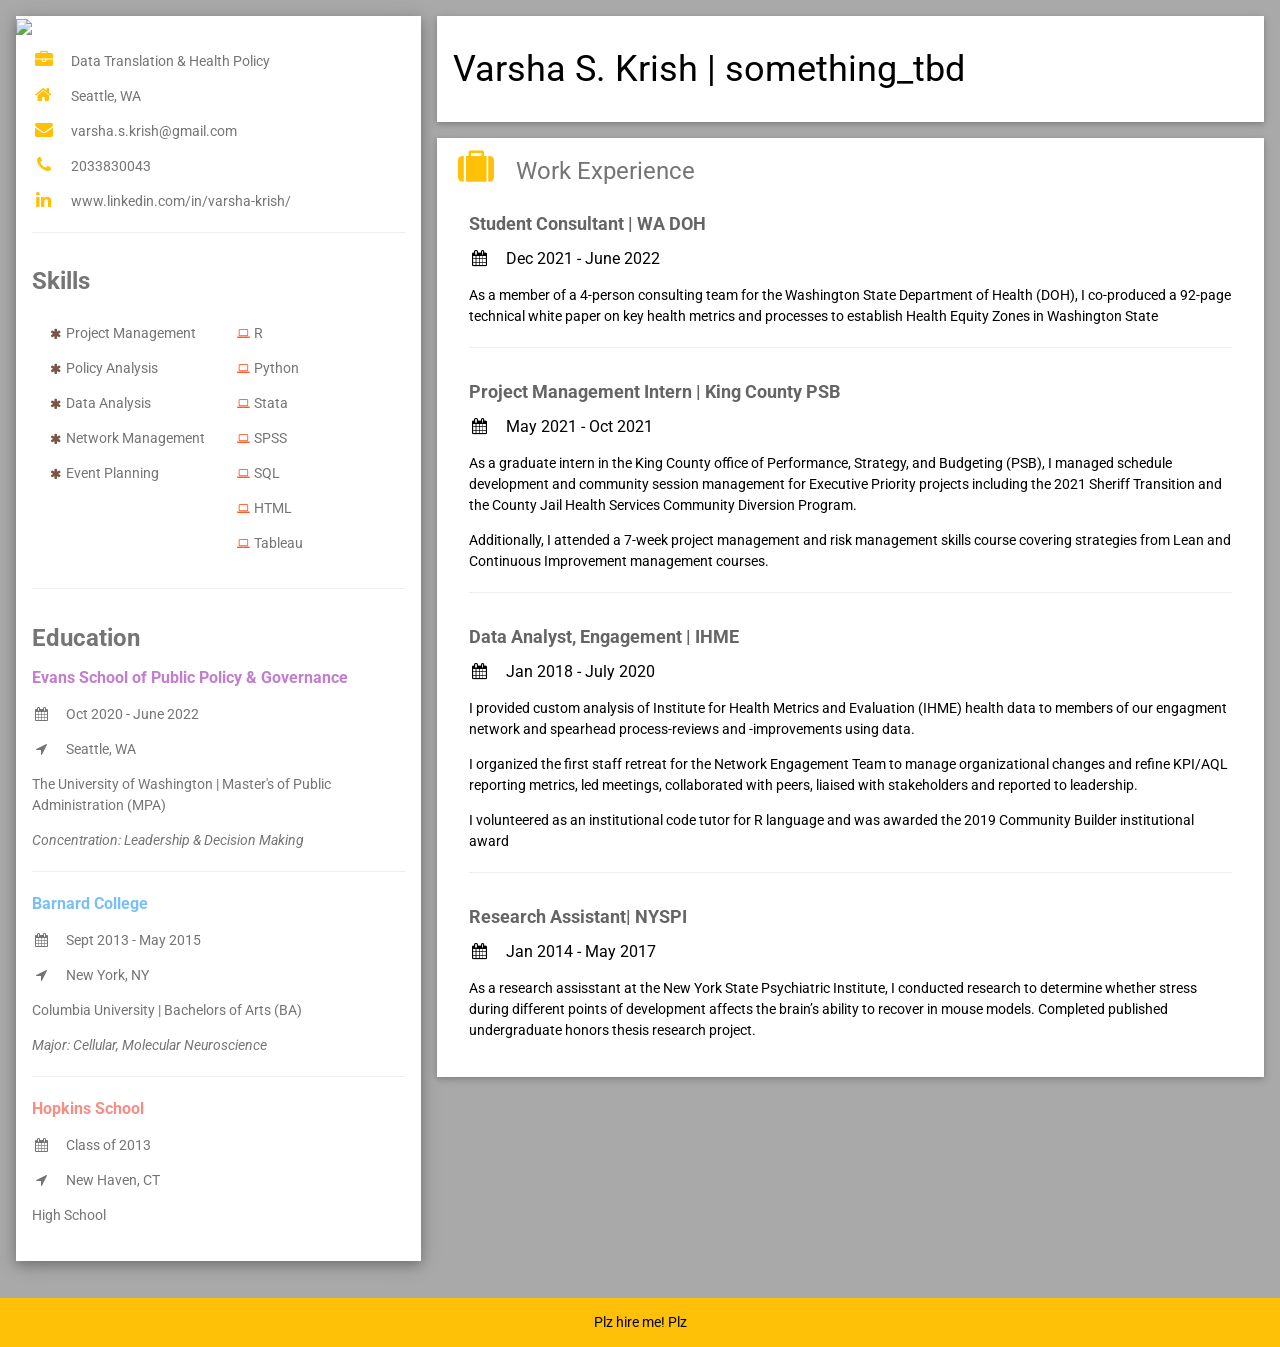
==== index.html @ 194dc66e "Moved edu to sidebar, color fixing" ====
<!DOCTYPE html>
<html>
<head>
<title>Varsha Krish</title>
<meta charset="UTF-8">
<meta name="viewport" content="width=device-width, initial-scale=1">
<link rel="stylesheet" href="css/w3.css">
<link rel='stylesheet' href='https://fonts.googleapis.com/css?family=Roboto'>
<link rel="stylesheet" href="https://cdnjs.cloudflare.com/ajax/libs/font-awesome/4.7.0/css/font-awesome.min.css">
<style>
html,body,h1,h2,h3,h4,h5,h6 {font-family: "Roboto", sans-serif}
</style>
</head>
<body style="background-color:darkgray;" class="w3-text-grey">


<!-- Page Container -->
<div class="w3-content w3-margin-top" style="max-width:1400px;">

  <!-- The Grid -->
  <div class="w3-row-padding">
  
    <!-- Left Column -->
    <div class="w3-third">
    
      <div class="w3-white w3-text-grey w3-card-4">
        <div class="w3-display-container">
          <img src="personal/headshot.jpg" style="width:100%">
        </div>
        <div class="w3-container">
          <p><i class="fa fa-briefcase fa-fw w3-margin-right w3-large w3-text-amber"></i>Data Translation & Health Policy</p>
          <p><i class="fa fa-home fa-fw w3-margin-right w3-large w3-text-amber"></i>Seattle, WA</p>
          <p><i class="fa fa-envelope fa-fw w3-margin-right w3-large w3-text-amber"></i>varsha.s.krish@gmail.com</p>
          <p><i class="fa fa-phone fa-fw w3-margin-right w3-large w3-text-amber"></i>2033830043</p>
          <p><i class="fa fa-linkedin fa-fw w3-margin-right w3-large w3-text-amber"></i>www.linkedin.com/in/varsha-krish/</p>
          <hr>

<!---          	<div style="float: left; width: 50%;">
          	<p class="w3-xxlarge"><b><i class="fa fa-asterisk fa-fw w3-margin-right w3-text-amber"></i>Skills</b></p>
          		<ul>
          		<li>Project Management</li>
          		<li>Policy Analysis</li>
          		<li>Data Analysis</li>
          		<li>Network Management</li>
          		<li>Event Planning</li>
          		</ul>
          	</div>
         
         <div style="float: right; width: 50%;">
          <p class="w3-large"><b><i class="fa fa-laptop fa-fw w3-margin-right w3-text-amber"></i>Code</b></p>
          <ul>
          	<li>R</li> 
          	<li>Python</li>
          	<li>SQL</li>
          	<li>Stata</li>
          	<li>SPSS</li>
          	<li>HTML</li>
          	<li>Tableau</li>
          </ul>
    	  </div>
		 <br>
    	</div>
--->

<!-- Skills Columns -->
<div style="float: left; width: 70%;">
<h3 class="w3-text-grey w3-padding-1"><b>Skills</b></h3>
</div>

<div class="w3-container">
	<div style="float: left; width: 55%;">
	<p><i class="fa fa-asterisk fa-fw w3-small w3-text-brown"></i>  Project Management</p>
	<p><i class="fa fa-asterisk fa-fw w3-small w3-text-brown"></i>  Policy Analysis</p>
	<p><i class="fa fa-asterisk fa-fw w3-small w3-text-brown"></i>  Data Analysis</p>
	<p><i class="fa fa-asterisk fa-fw w3-small w3-text-brown"></i>  Network Management</p>
	<p><i class="fa fa-asterisk fa-fw w3-small w3-text-brown"></i>  Event Planning</p>
</div>

	<div style="float: right; width: 45%;">
	<p><i class="fa fa-laptop fa-fw w3-small w3-text-deep-orange"></i>  R</p>
	<p><i class="fa fa-laptop fa-fw w3-small w3-text-deep-orange"></i>  Python</p>
	<p><i class="fa fa-laptop fa-fw w3-small w3-text-deep-orange"></i>  Stata</p>
	<p><i class="fa fa-laptop fa-fw w3-small w3-text-deep-orange"></i>  SPSS</p>
	<p><i class="fa fa-laptop fa-fw w3-small w3-text-deep-orange"></i>  SQL</p>
	<p><i class="fa fa-laptop fa-fw w3-small w3-text-deep-orange"></i>  HTML</p>
	<p><i class="fa fa-laptop fa-fw w3-small w3-text-deep-orange"></i>  Tableau</p>
</div>
</div>

<hr>

</div>

<!-- Education Section -->
<div class="w3-container">
   <h3 class="w3-text-grey w3-padding-1"><b>Education</b></h3>

      <h6 class="w3-opacity w3-text-purple"><b>Evans School of Public Policy & Governance</b></h6>
      <p><i class="w3-text-black"></i><i class="fa fa-calendar fa-fw w3-margin-right"></i>Oct 2020 - June 2022</p>
      <p><i class="w3-text-balck"></i><i class="fa fa-location-arrow fa-fw w3-margin-right"></i>Seattle, WA</p>
      <p>The University of Washington | Master's of Public Administration (MPA)</p>
      <p><i>Concentration: Leadership & Decision Making</i></p>
      <hr>

      <h6 class="w3-opacity w3-text-blue"><b>Barnard College</b></h6>
      <p><i class="w3-text-black"></i><i class="fa fa-calendar fa-fw w3-margin-right"></i>Sept 2013 - May 2015</p>
      <p><i class="w3-text-black"></i><i class="fa fa-location-arrow fa-fw w3-margin-right"></i>New York, NY</p>
      <p>Columbia University | Bachelors of Arts (BA)</p>
      <p><i>Major: Cellular, Molecular Neuroscience</i></p>
      <hr>

      <h6 class="w3-opacity w3-text-red"><b>Hopkins School</b></h6>
      <p><i class="w3-text-black"></i><i class="fa fa-calendar fa-fw w3-margin-right"></i>Class of 2013</p>
      <p><i class="w3-text-black"></i><i class="fa fa-location-arrow fa-fw w3-margin-right"></i>New Haven, CT</p>
      <p>High School</p><br>

  </div>

</div>

    <br>

    <!-- End Left Column -->
    </div>

    <!-- Right Column -->
    <div class="w3-twothird">
    
      <div class="w3-container w3-card w3-white w3-margin-bottom">
      	<h1 class="w3-text-black w3-padding-16">Varsha S. Krish | something_tbd</h1>
      </div>

		<div class="w3-container w3-card w3-white w3-margin-bottom">
        <h3 class="w3-text-grey w3-padding-4"><i class="fa fa-suitcase fa-fw w3-margin-right w3-xxlarge w3-text-amber"></i>Work Experience</h3>
        <div class="w3-container">
          <h5 class="w3-opacity"><b>Student Consultant | WA DOH</b></h5>
          <h6 class="w3-text-black"><i class="fa fa-calendar fa-fw w3-margin-right"></i>Dec 2021 - June 2022</h6>
          <p>As a member of a 4-person consulting team for the Washington State Department of Health (DOH), I co-produced a 92-page technical white paper on key health metrics and processes to establish Health Equity Zones in Washington State</p>
          <hr>
        </div>
        <div class="w3-container">
          <h5 class="w3-opacity"><b>Project Management Intern | King County PSB</b></h5>
          <h6 class="w3-text-black"><i class="fa fa-calendar fa-fw w3-margin-right"></i>May 2021 - Oct 2021</h6>
          <p>As a graduate intern in the King County office of Performance, Strategy, and Budgeting (PSB), I managed schedule development and community session management for Executive Priority projects including the 2021 Sheriff Transition and the County Jail Health Services Community Diversion Program.</p>
          <p>Additionally, I attended a 7-week project management and risk management skills course covering strategies from Lean and Continuous Improvement management courses.</p> 
          <hr>
        </div>
        <div class="w3-container">
          <h5 class="w3-opacity"><b>Data Analyst, Engagement | IHME</b></h5>
          <h6 class="w3-text-black"><i class="fa fa-calendar fa-fw w3-margin-right"></i>Jan 2018 - July 2020</h6>
          <p>I provided custom analysis of Institute for Health Metrics and Evaluation (IHME) health data to members of our engagment network and spearhead process-reviews and -improvements using data.</p> 
  		  <p>I organized the first staff retreat for the Network Engagement Team to manage organizational changes and refine KPI/AQL reporting metrics, led meetings, collaborated with peers, liaised with stakeholders and reported to leadership.</p>
          <p> I volunteered as an institutional code tutor for R language and was awarded the 2019 Community Builder institutional award </p>
           <hr>
        </div>
        <div class="w3-container">
          <h5 class="w3-opacity"><b>Research Assistant| NYSPI</b></h5>
          <h6 class="w3-text-black"><i class="fa fa-calendar fa-fw w3-margin-right"></i>Jan 2014 - May 2017</h6>
          <p>As a research assisstant at the New York State Psychiatric Institute, I conducted research to determine whether stress during different points of development affects the brain’s ability to recover in mouse models. Completed published undergraduate honors thesis research project.</p> <br>
        </div>
      </div>

    <!-- End Right Column -->
    </div>
    
  <!-- End Grid -->
  </div>
  
  <!-- End Page Container -->
</div>

<footer class="w3-container w3-amber w3-center w3-margin-top">
  <p>Plz hire me! Plz</p>
</footer>

</body>
</html>
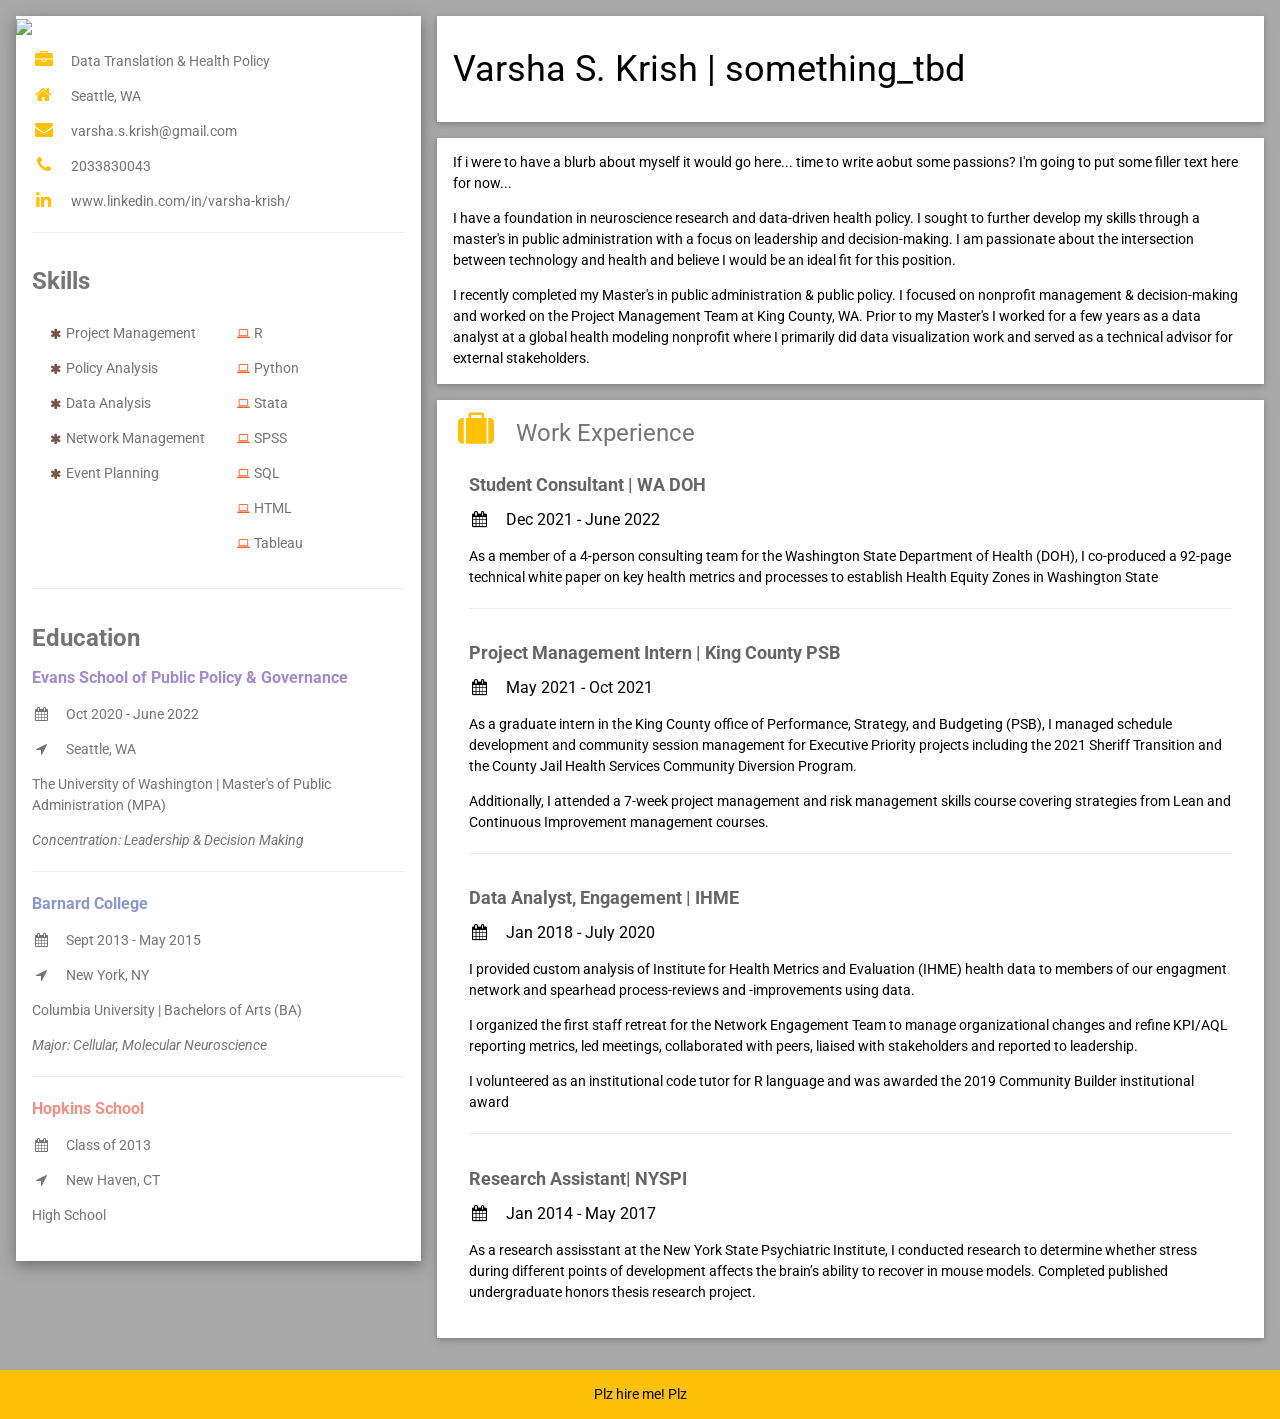
==== commit e45b35c4: "added bio block" ====
--- a/index.html
+++ b/index.html
@@ -95,14 +95,14 @@
 <div class="w3-container">
    <h3 class="w3-text-grey w3-padding-1"><b>Education</b></h3>
 
-      <h6 class="w3-opacity w3-text-purple"><b>Evans School of Public Policy & Governance</b></h6>
+      <h6 class="w3-opacity w3-text-deep-purple"><b>Evans School of Public Policy & Governance</b></h6>
       <p><i class="w3-text-black"></i><i class="fa fa-calendar fa-fw w3-margin-right"></i>Oct 2020 - June 2022</p>
       <p><i class="w3-text-balck"></i><i class="fa fa-location-arrow fa-fw w3-margin-right"></i>Seattle, WA</p>
       <p>The University of Washington | Master's of Public Administration (MPA)</p>
       <p><i>Concentration: Leadership & Decision Making</i></p>
       <hr>
 
-      <h6 class="w3-opacity w3-text-blue"><b>Barnard College</b></h6>
+      <h6 class="w3-opacity w3-text-indigo"><b>Barnard College</b></h6>
       <p><i class="w3-text-black"></i><i class="fa fa-calendar fa-fw w3-margin-right"></i>Sept 2013 - May 2015</p>
       <p><i class="w3-text-black"></i><i class="fa fa-location-arrow fa-fw w3-margin-right"></i>New York, NY</p>
       <p>Columbia University | Bachelors of Arts (BA)</p>
@@ -125,9 +125,17 @@
 
     <!-- Right Column -->
     <div class="w3-twothird">
+
     
       <div class="w3-container w3-card w3-white w3-margin-bottom">
       	<h1 class="w3-text-black w3-padding-16">Varsha S. Krish | something_tbd</h1>
+      </div>
+
+
+      <div class="w3-container w3-card w3-white w3-margin-bottom">
+     	 <p><i class="w3-text-black"></i>If i were to have a blurb about myself it would go here... time to write aobut some passions? I'm going to put some filler text here for now...</p>
+     	 <p><i class="w3-text-black"></i>I have a foundation in neuroscience research and data-driven health policy. I sought to further develop my skills through a master's in public administration with a focus on leadership and decision-making. I am passionate about the intersection between technology and health and believe I would be an ideal fit for this position. </p>
+     	 <p><i class="w3-text-black"></i>I recently completed my Master's in public administration & public policy. I focused on nonprofit management & decision-making and worked on the Project Management Team at King County, WA. Prior to my Master's I worked for a few years as a data analyst at a global health modeling nonprofit where I primarily did data visualization work and served as a technical advisor for external stakeholders. </p>
       </div>
 
 		<div class="w3-container w3-card w3-white w3-margin-bottom">
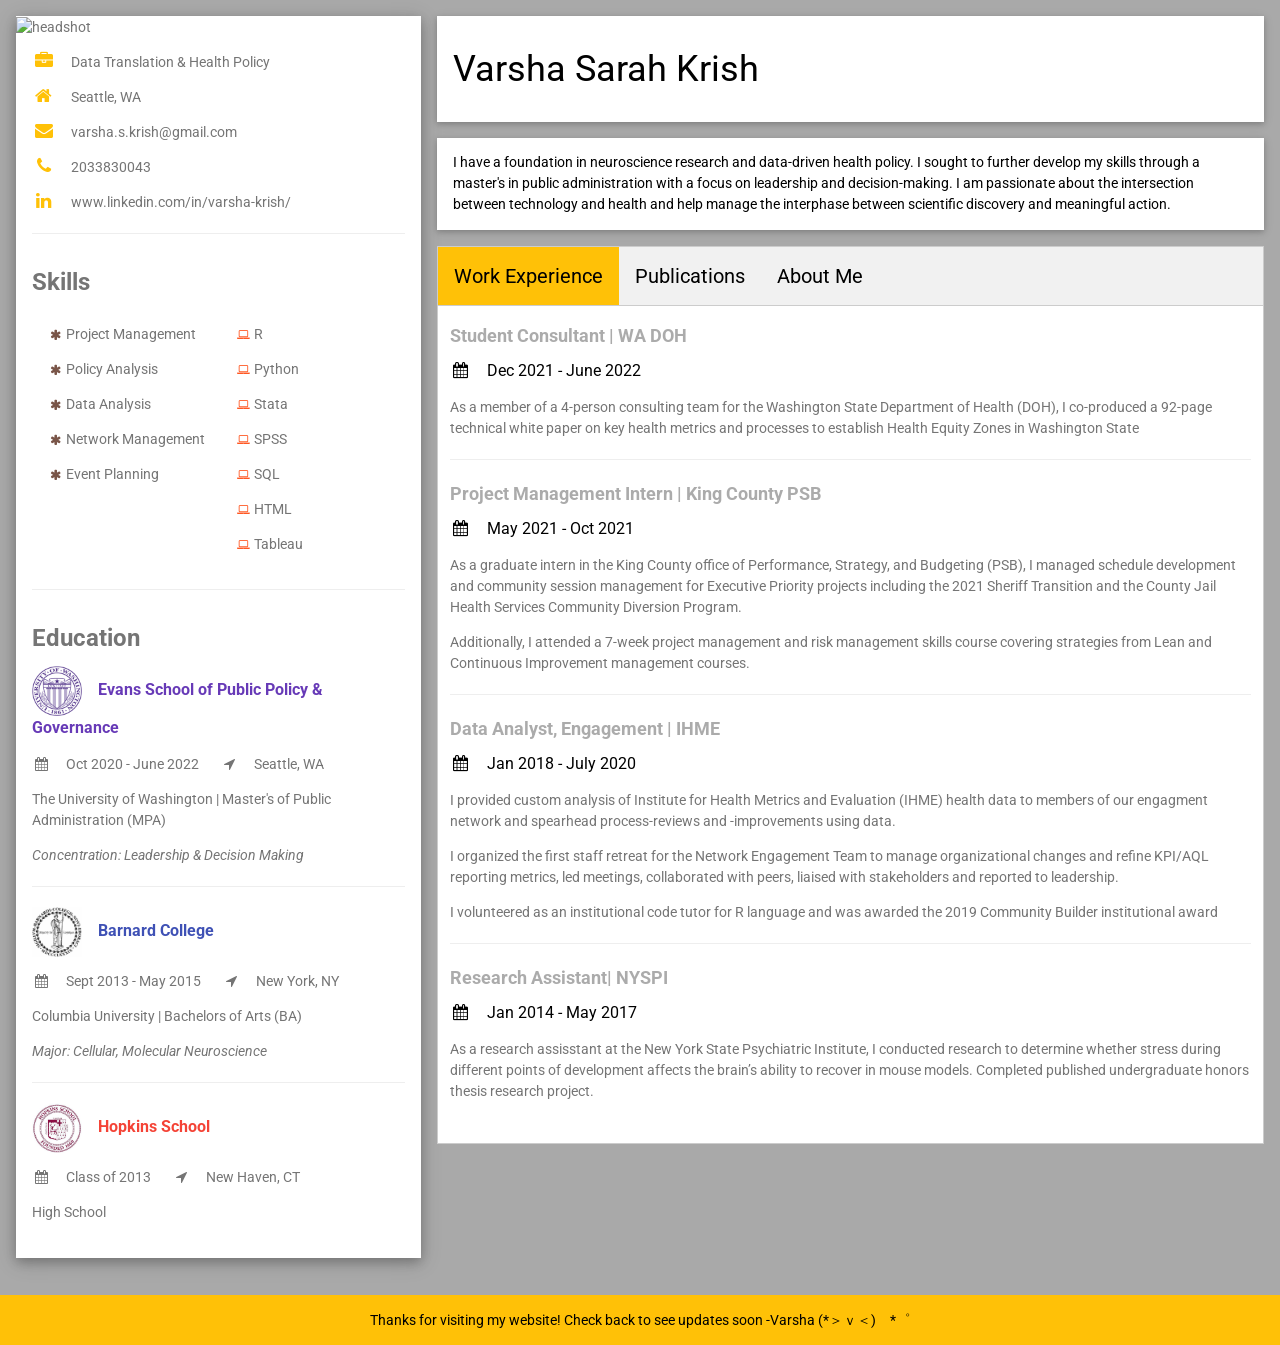
==== commit 5fe4f23f: "New tab formatting and publications added" ====
--- a/index.html
+++ b/index.html
@@ -9,6 +9,38 @@
 <link rel="stylesheet" href="https://cdnjs.cloudflare.com/ajax/libs/font-awesome/4.7.0/css/font-awesome.min.css">
 <style>
 html,body,h1,h2,h3,h4,h5,h6 {font-family: "Roboto", sans-serif}
+.tab {
+  overflow: hidden;
+  border: 1px solid #ccc;
+  background-color: #f1f1f1;
+}
+/* Style the buttons inside the tab */
+.tab button {
+  background-color: inherit;
+  float: left;
+  border: none;
+  outline: none;
+  cursor: pointer;
+  padding: 14px 16px;
+  transition: 0.3s;
+  font-size: 20px;
+}
+/* Change background color of buttons on hover */
+.tab button:hover {
+  background-color: #FEE19E;
+}
+/* Create an active/current "tab button" class */
+.tab button.active {
+  background-color: #ffc107;
+}
+/* Style the tab content */
+.tabcontent {
+  display: none;
+  padding: 6px 12px;
+  border: 1px solid #ccc;
+  background-color: #FFFFFF;
+  border-top: none;
+}
 </style>
 </head>
 <body style="background-color:darkgray;" class="w3-text-grey">
@@ -25,7 +57,7 @@
     
       <div class="w3-white w3-text-grey w3-card-4">
         <div class="w3-display-container">
-          <img src="personal/headshot.jpg" style="width:100%">
+          <img src="personal/headshot.jpg" alt="headshot" style="width:100%">
         </div>
         <div class="w3-container">
           <p><i class="fa fa-briefcase fa-fw w3-margin-right w3-large w3-text-amber"></i>Data Translation & Health Policy</p>
@@ -34,33 +66,6 @@
           <p><i class="fa fa-phone fa-fw w3-margin-right w3-large w3-text-amber"></i>2033830043</p>
           <p><i class="fa fa-linkedin fa-fw w3-margin-right w3-large w3-text-amber"></i>www.linkedin.com/in/varsha-krish/</p>
           <hr>
-
-<!---          	<div style="float: left; width: 50%;">
-          	<p class="w3-xxlarge"><b><i class="fa fa-asterisk fa-fw w3-margin-right w3-text-amber"></i>Skills</b></p>
-          		<ul>
-          		<li>Project Management</li>
-          		<li>Policy Analysis</li>
-          		<li>Data Analysis</li>
-          		<li>Network Management</li>
-          		<li>Event Planning</li>
-          		</ul>
-          	</div>
-         
-         <div style="float: right; width: 50%;">
-          <p class="w3-large"><b><i class="fa fa-laptop fa-fw w3-margin-right w3-text-amber"></i>Code</b></p>
-          <ul>
-          	<li>R</li> 
-          	<li>Python</li>
-          	<li>SQL</li>
-          	<li>Stata</li>
-          	<li>SPSS</li>
-          	<li>HTML</li>
-          	<li>Tableau</li>
-          </ul>
-    	  </div>
-		 <br>
-    	</div>
---->
 
 <!-- Skills Columns -->
 <div style="float: left; width: 70%;">
@@ -95,23 +100,29 @@
 <div class="w3-container">
    <h3 class="w3-text-grey w3-padding-1"><b>Education</b></h3>
 
-      <h6 class="w3-opacity w3-text-deep-purple"><b>Evans School of Public Policy & Governance</b></h6>
-      <p><i class="w3-text-black"></i><i class="fa fa-calendar fa-fw w3-margin-right"></i>Oct 2020 - June 2022</p>
-      <p><i class="w3-text-balck"></i><i class="fa fa-location-arrow fa-fw w3-margin-right"></i>Seattle, WA</p>
+   	<h6 class="w3-text-deep-purple"> 
+      <img src="personal/uw_seal.png" alt="UW Evans Seal" style="width:50px;height:50px;" style="float:left">
+      <b>&nbsp;&nbsp; Evans School of Public Policy & Governance</b></h6>
+      <p><i class="w3-text-black"></i><i class="fa fa-calendar fa-fw w3-margin-right"></i>Oct 2020 - June 2022 &nbsp;&nbsp;&nbsp;&nbsp;&nbsp; 
+      	<i class="fa fa-location-arrow fa-fw w3-margin-right"></i>Seattle, WA</p>
       <p>The University of Washington | Master's of Public Administration (MPA)</p>
       <p><i>Concentration: Leadership & Decision Making</i></p>
       <hr>
 
-      <h6 class="w3-opacity w3-text-indigo"><b>Barnard College</b></h6>
-      <p><i class="w3-text-black"></i><i class="fa fa-calendar fa-fw w3-margin-right"></i>Sept 2013 - May 2015</p>
-      <p><i class="w3-text-black"></i><i class="fa fa-location-arrow fa-fw w3-margin-right"></i>New York, NY</p>
+      <h6 class="w3-text-indigo">
+      <img src="personal/barnard_seal.svg" alt="UW Evans Seal" style="width:50px;height:50px;" style="float:left">
+      <b>&nbsp;&nbsp; Barnard College</b></h6>
+      <p><i class="w3-text-black"></i><i class="fa fa-calendar fa-fw w3-margin-right"></i>Sept 2013 - May 2015 &nbsp;&nbsp;&nbsp;&nbsp;&nbsp;
+      	<i class="fa fa-location-arrow fa-fw w3-margin-right"></i>New York, NY</p>
       <p>Columbia University | Bachelors of Arts (BA)</p>
       <p><i>Major: Cellular, Molecular Neuroscience</i></p>
       <hr>
 
-      <h6 class="w3-opacity w3-text-red"><b>Hopkins School</b></h6>
-      <p><i class="w3-text-black"></i><i class="fa fa-calendar fa-fw w3-margin-right"></i>Class of 2013</p>
-      <p><i class="w3-text-black"></i><i class="fa fa-location-arrow fa-fw w3-margin-right"></i>New Haven, CT</p>
+      <h6 class="w3-text-red">
+      <img src="personal/hopkins_seal.jpeg" alt="UW Evans Seal" style="width:50px;height:50px;" style="float:left">
+      <b>&nbsp;&nbsp; Hopkins School</b></h6>
+      <p><i class="w3-text-black"></i><i class="fa fa-calendar fa-fw w3-margin-right"></i>Class of 2013 &nbsp;&nbsp;&nbsp;&nbsp;&nbsp; 
+      	<i class="fa fa-location-arrow fa-fw w3-margin-right"></i>New Haven, CT</p>
       <p>High School</p><br>
 
   </div>
@@ -125,48 +136,87 @@
 
     <!-- Right Column -->
     <div class="w3-twothird">
-
     
-      <div class="w3-container w3-card w3-white w3-margin-bottom">
-      	<h1 class="w3-text-black w3-padding-16">Varsha S. Krish | something_tbd</h1>
-      </div>
-
-
-      <div class="w3-container w3-card w3-white w3-margin-bottom">
-     	 <p><i class="w3-text-black"></i>If i were to have a blurb about myself it would go here... time to write aobut some passions? I'm going to put some filler text here for now...</p>
-     	 <p><i class="w3-text-black"></i>I have a foundation in neuroscience research and data-driven health policy. I sought to further develop my skills through a master's in public administration with a focus on leadership and decision-making. I am passionate about the intersection between technology and health and believe I would be an ideal fit for this position. </p>
-     	 <p><i class="w3-text-black"></i>I recently completed my Master's in public administration & public policy. I focused on nonprofit management & decision-making and worked on the Project Management Team at King County, WA. Prior to my Master's I worked for a few years as a data analyst at a global health modeling nonprofit where I primarily did data visualization work and served as a technical advisor for external stakeholders. </p>
-      </div>
-
-		<div class="w3-container w3-card w3-white w3-margin-bottom">
-        <h3 class="w3-text-grey w3-padding-4"><i class="fa fa-suitcase fa-fw w3-margin-right w3-xxlarge w3-text-amber"></i>Work Experience</h3>
-        <div class="w3-container">
-          <h5 class="w3-opacity"><b>Student Consultant | WA DOH</b></h5>
+    <!-- big name header -->
+	  <div class="w3-container w3-card w3-white w3-margin-bottom">
+	  	<h1 class="w3-text-black w3-padding-16">Varsha Sarah Krish  </h1>
+	  </div>
+
+	<!-- short about-me blurb -->
+	  <div class="w3-container w3-card w3-white w3-margin-bottom">
+	 	 <p><i class="w3-text-black"></i>I have a foundation in neuroscience research and data-driven health policy. I sought to further develop my skills through a master's in public administration with a focus on leadership and decision-making. I am passionate about the intersection between technology and health and help manage the interphase between scientific discovery and meaningful action. </p>
+	 	</div>
+
+		<div class="tab">
+		  <button class="tablinks" onclick="openCity(event, 'Work Experience')" id="defaultOpen">Work Experience</button>
+		  <button class="tablinks" onclick="openCity(event, 'Publications')">Publications</button>
+		  <button class="tablinks" onclick="openCity(event, 'About Me')">About Me</button>
+		</div>
+
+		<div id="Work Experience" class="tabcontent">
+		  <h5 class="w3-opacity"><b>Student Consultant | WA DOH</b></h5>
           <h6 class="w3-text-black"><i class="fa fa-calendar fa-fw w3-margin-right"></i>Dec 2021 - June 2022</h6>
           <p>As a member of a 4-person consulting team for the Washington State Department of Health (DOH), I co-produced a 92-page technical white paper on key health metrics and processes to establish Health Equity Zones in Washington State</p>
           <hr>
-        </div>
-        <div class="w3-container">
           <h5 class="w3-opacity"><b>Project Management Intern | King County PSB</b></h5>
           <h6 class="w3-text-black"><i class="fa fa-calendar fa-fw w3-margin-right"></i>May 2021 - Oct 2021</h6>
           <p>As a graduate intern in the King County office of Performance, Strategy, and Budgeting (PSB), I managed schedule development and community session management for Executive Priority projects including the 2021 Sheriff Transition and the County Jail Health Services Community Diversion Program.</p>
           <p>Additionally, I attended a 7-week project management and risk management skills course covering strategies from Lean and Continuous Improvement management courses.</p> 
           <hr>
-        </div>
-        <div class="w3-container">
           <h5 class="w3-opacity"><b>Data Analyst, Engagement | IHME</b></h5>
           <h6 class="w3-text-black"><i class="fa fa-calendar fa-fw w3-margin-right"></i>Jan 2018 - July 2020</h6>
           <p>I provided custom analysis of Institute for Health Metrics and Evaluation (IHME) health data to members of our engagment network and spearhead process-reviews and -improvements using data.</p> 
   		  <p>I organized the first staff retreat for the Network Engagement Team to manage organizational changes and refine KPI/AQL reporting metrics, led meetings, collaborated with peers, liaised with stakeholders and reported to leadership.</p>
           <p> I volunteered as an institutional code tutor for R language and was awarded the 2019 Community Builder institutional award </p>
-           <hr>
-        </div>
-        <div class="w3-container">
+          <hr>
           <h5 class="w3-opacity"><b>Research Assistant| NYSPI</b></h5>
           <h6 class="w3-text-black"><i class="fa fa-calendar fa-fw w3-margin-right"></i>Jan 2014 - May 2017</h6>
           <p>As a research assisstant at the New York State Psychiatric Institute, I conducted research to determine whether stress during different points of development affects the brain’s ability to recover in mouse models. Completed published undergraduate honors thesis research project.</p> <br>
-        </div>
-      </div>
+		</div>
+
+		<div id="Publications" class="tabcontent">
+		  <h4>Peer-Reviewed Publications</h4>
+		  <p>-	Youssef M., <mark>Krish VS.</mark>, Kirshenbaum GS., Atsak P., Lass TJ., Lieberman SR., Leonardo ED., and Dranovsky A. “Ablation of proliferating neural stem cells during early life is sufficient to reduce adult hippocampal neurogenesis.” Hippocampus 28.8 (2018): 586-601</p>
+		  <p>-	Mokdad AH., Mensah GA., <mark>Krish VS.</mark>, Glenn SD., Miller-Petrie MK., Lopez AD., and Murray CJL. “Global, Regional, National, and Subnational Big Data to Inform Health Equity Research: Perspectives from the Global Burden of Disease Study 2017.” Ethn Dis 29.Supp1 (2019) 159-172</p>
+		  <p>-	Achoki T., Miller-Petrie MK., Glenn SD., <mark>[et al, including Krish, VS]</mark> “Health disparities across the counties of Kenya and implications for policy makers, 1990-2016: a systematic analysis for the Global Burden of Disease Study 2016.” Lancet Glob Health 7.1 (2019) e81-e95</p>
+		  <p>-	Soriano JB., Rojas-Rueda D., Alonso J., <mark>[et al, including Krish, VS]</mark> “The burden of disease in Spain: Results from the Global Burden of Disease 2016.” Med Clin (Barc) 151.5 (2018): 171-190</p>
+		  <p>-	India State-Level Disease Burden Initiative Air Pollution Collaborators. “The impact of air pollution on deaths, disease burden, and life expectancy across the states of India: the Global Burden of Disease Study 2017.” Lancet Planet Health 3.1 (2019) e26-e39</p>
+		  <p>-	India State-Level Disease Burden Initiative Malnutrition Collaborators. “The burden of child and maternal malnutrition and trends in its indicators in the states of India: the Global Burden of Disease Study 1990-2017.” Lancet Child Adolesc Health ePub ahead of print. doi: 10.1016/S2352-4642(19)30273-1</p>
+		  <p>-	Zhou M., Wang H., <mark>[et al, including Krish, VS]</mark> “Mortality, morbidity, and risk factors in China and its provinces, 1990-2017: a systematic analysis for the Global Burden of Disease Study 2017.” Lancet 394.10204 (2019) 1145-1158</p>
+		  <p>-	Naghavi M., and Global Burden of Disease Self-Harm Collaborators. “Global, regional, and national burden of suicide mortality 1990 to 2016: systematic analysis for the Global Burden of Disease Study 2016.” BMJ 364.194 (2019)</p>
+		  <p>-	India State-Level Disease Burden Initiative Mental Disorders Collaborators. “The burden of mental disorders across the states of India: the Global Burden of Disease Study 1990–2017” The Lancet Psychiatry 7.2 (2019) 148-161</p>
+		  <p>-	El Bcheraoui C,. Mimche H., Miangotar Y., <mark>[et al including Krish, VS]</mark> “Burden of disease in francophone Africa, 1990–2017: a systematic analysis for the Global Burden of Disease Study 2017” Lancet Glob Health 8.3 (2020) e341-351</p>
+		  <p>-	GBD 2017 Saudi Arabia Collaborators. “The burden of disease in Saudi Arabia 1990–2017: results from the Global Burden of Disease Study 2017” Lancet Planet Health 4.5 (2020) e195-e208</p>
+		  <p>-	India State-Level Disease Burden Initiative Child Mortality Collaborators. “Subnational mapping of under-5 and neonatal mortality trends in India: the Global Burden of Disease Study 2000–17” Lancet 395.10237 (2020) 1640-1658</p>
+
+		  <h4>Other Published Work:</h4> 
+		  <p> -	Bathke, K., Brumbaugh, M., Coleman H., & <mark>Krish, V</mark> (2022). Health Equity Zones: A Washington State Department of Health Initiative [White paper].</p>
+		  <p>- Krish, V. S. (2020, Jan 17) <a class="highlight" target="_blank" href="https://www.thinkglobalhealth.org/article/united-states-has-mommy-issues/">The United States Has Mommy Issues</a>. <p>
+		</div>
+
+		<div id="About Me" class="tabcontent">
+		  <h3>Other Stuff</h3>
+		  <p>Text placeholder</p>
+		</div>
+
+		<script>
+		function openCity(evt, cityName) {
+		  var i, tabcontent, tablinks;
+		  tabcontent = document.getElementsByClassName("tabcontent");
+		  for (i = 0; i < tabcontent.length; i++) {
+		    tabcontent[i].style.display = "none";
+		  }
+		  tablinks = document.getElementsByClassName("tablinks");
+		  for (i = 0; i < tablinks.length; i++) {
+		    tablinks[i].className = tablinks[i].className.replace(" active", "");
+		  }
+		  document.getElementById(cityName).style.display = "block";
+		  evt.currentTarget.className += " active";
+		}
+
+		// Get the element with id="defaultOpen" and click on it
+		document.getElementById("defaultOpen").click();
+		</script>
 
     <!-- End Right Column -->
     </div>
@@ -177,8 +227,9 @@
   <!-- End Page Container -->
 </div>
 
+
 <footer class="w3-container w3-amber w3-center w3-margin-top">
-  <p>Plz hire me! Plz</p>
+  <p>Thanks for visiting my website! Check back to see updates soon -Varsha (*＞ｖ＜)ゞ*゜</p>
 </footer>
 
 </body>
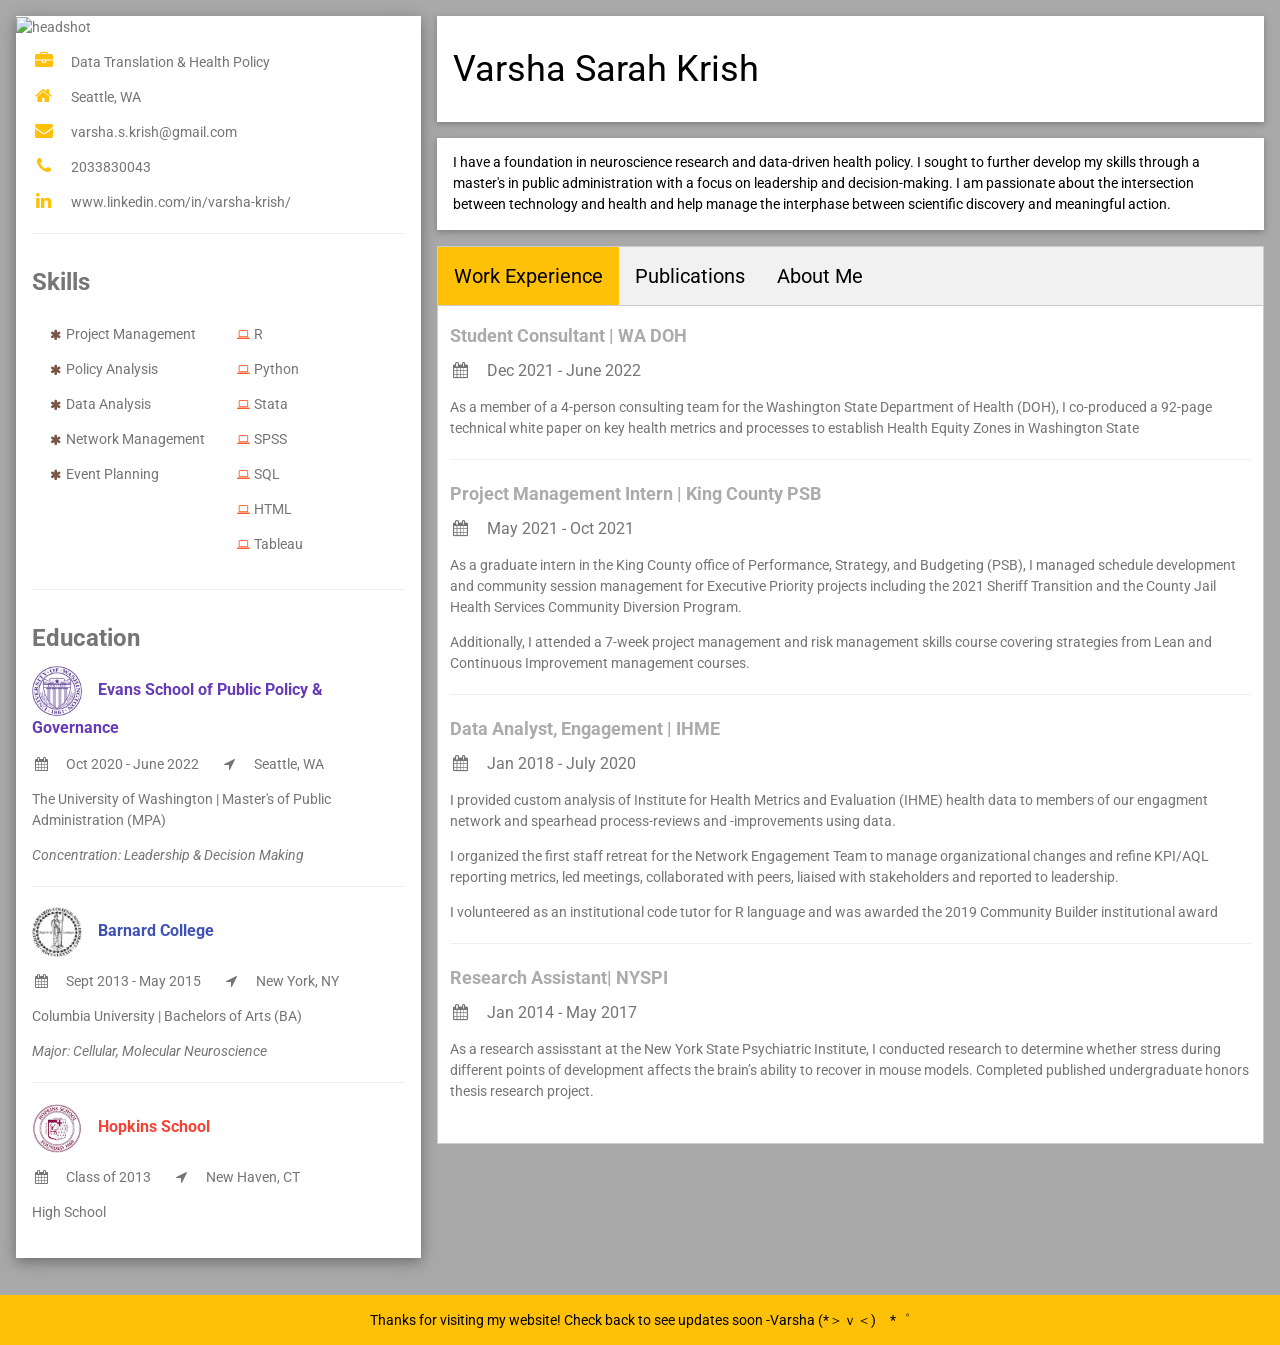
==== commit ce81bccc: "made work dates grey" ====
--- a/index.html
+++ b/index.html
@@ -155,22 +155,22 @@
 
 		<div id="Work Experience" class="tabcontent">
 		  <h5 class="w3-opacity"><b>Student Consultant | WA DOH</b></h5>
-          <h6 class="w3-text-black"><i class="fa fa-calendar fa-fw w3-margin-right"></i>Dec 2021 - June 2022</h6>
+          <h6><i class="fa fa-calendar fa-fw w3-margin-right"></i>Dec 2021 - June 2022</h6>
           <p>As a member of a 4-person consulting team for the Washington State Department of Health (DOH), I co-produced a 92-page technical white paper on key health metrics and processes to establish Health Equity Zones in Washington State</p>
           <hr>
           <h5 class="w3-opacity"><b>Project Management Intern | King County PSB</b></h5>
-          <h6 class="w3-text-black"><i class="fa fa-calendar fa-fw w3-margin-right"></i>May 2021 - Oct 2021</h6>
+          <h6><i class="fa fa-calendar fa-fw w3-margin-right"></i>May 2021 - Oct 2021</h6>
           <p>As a graduate intern in the King County office of Performance, Strategy, and Budgeting (PSB), I managed schedule development and community session management for Executive Priority projects including the 2021 Sheriff Transition and the County Jail Health Services Community Diversion Program.</p>
           <p>Additionally, I attended a 7-week project management and risk management skills course covering strategies from Lean and Continuous Improvement management courses.</p> 
           <hr>
           <h5 class="w3-opacity"><b>Data Analyst, Engagement | IHME</b></h5>
-          <h6 class="w3-text-black"><i class="fa fa-calendar fa-fw w3-margin-right"></i>Jan 2018 - July 2020</h6>
+          <h6><i class="fa fa-calendar fa-fw w3-margin-right"></i>Jan 2018 - July 2020</h6>
           <p>I provided custom analysis of Institute for Health Metrics and Evaluation (IHME) health data to members of our engagment network and spearhead process-reviews and -improvements using data.</p> 
   		  <p>I organized the first staff retreat for the Network Engagement Team to manage organizational changes and refine KPI/AQL reporting metrics, led meetings, collaborated with peers, liaised with stakeholders and reported to leadership.</p>
           <p> I volunteered as an institutional code tutor for R language and was awarded the 2019 Community Builder institutional award </p>
           <hr>
           <h5 class="w3-opacity"><b>Research Assistant| NYSPI</b></h5>
-          <h6 class="w3-text-black"><i class="fa fa-calendar fa-fw w3-margin-right"></i>Jan 2014 - May 2017</h6>
+          <h6><i class="fa fa-calendar fa-fw w3-margin-right"></i>Jan 2014 - May 2017</h6>
           <p>As a research assisstant at the New York State Psychiatric Institute, I conducted research to determine whether stress during different points of development affects the brain’s ability to recover in mouse models. Completed published undergraduate honors thesis research project.</p> <br>
 		</div>
 
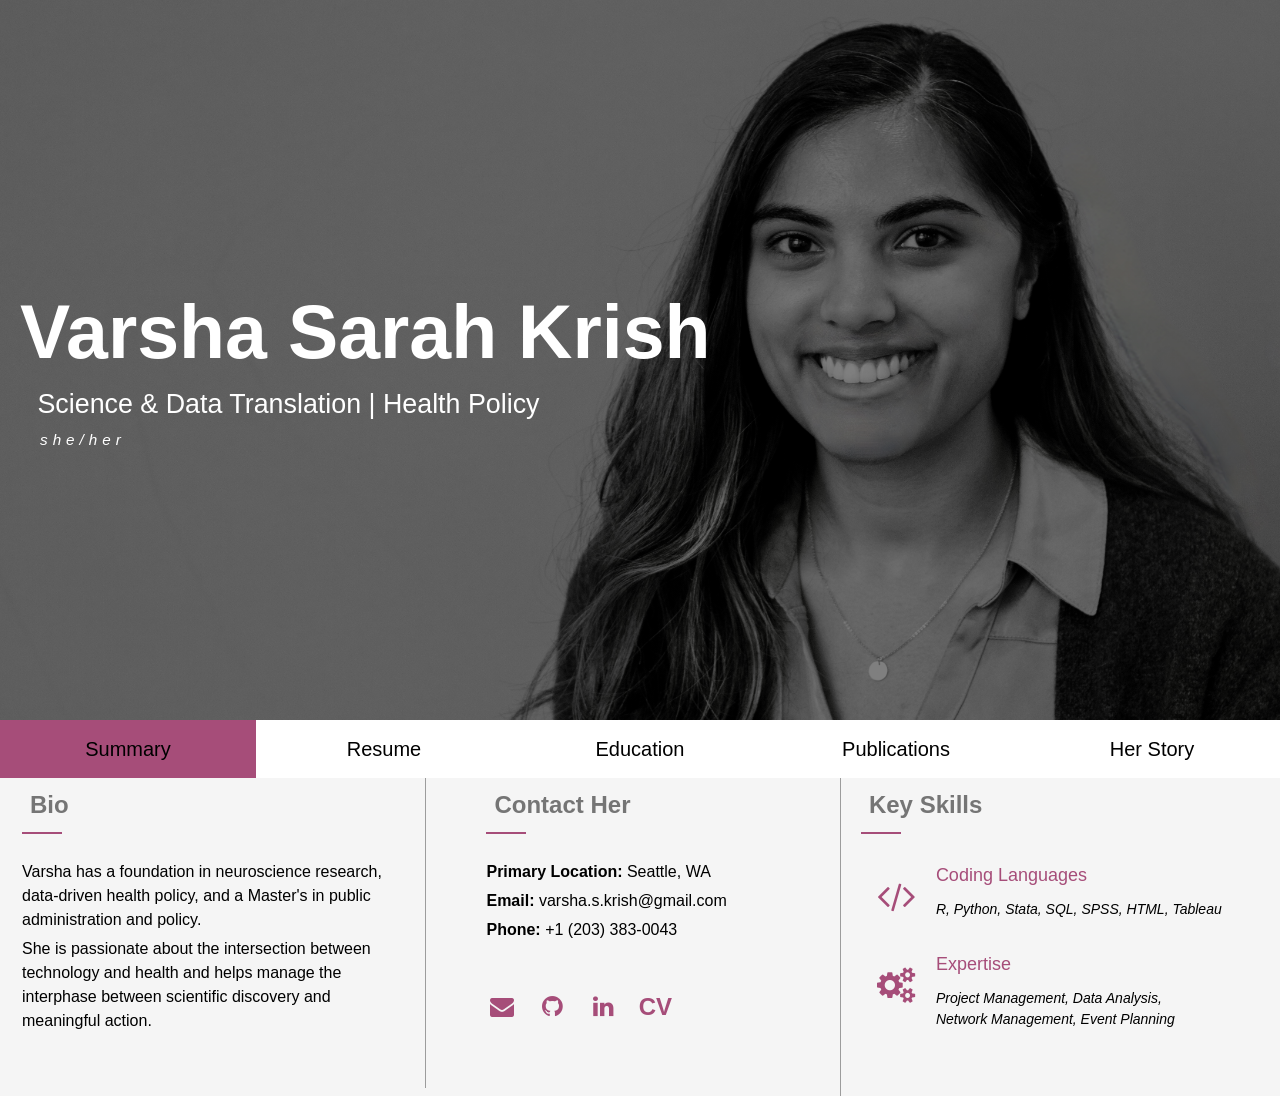
==== commit f348283f: "Full overhaul A full formatting change -- including a new header photo and full-page tabs" ====
--- a/index.html
+++ b/index.html
@@ -8,152 +8,150 @@
 <link rel='stylesheet' href='https://fonts.googleapis.com/css?family=Roboto'>
 <link rel="stylesheet" href="https://cdnjs.cloudflare.com/ajax/libs/font-awesome/4.7.0/css/font-awesome.min.css">
 <style>
-html,body,h1,h2,h3,h4,h5,h6 {font-family: "Roboto", sans-serif}
-.tab {
-  overflow: hidden;
-  border: 1px solid #ccc;
-  background-color: #f1f1f1;
-}
-/* Style the buttons inside the tab */
-.tab button {
-  background-color: inherit;
-  float: left;
-  border: none;
-  outline: none;
-  cursor: pointer;
-  padding: 14px 16px;
-  transition: 0.3s;
-  font-size: 20px;
-}
-/* Change background color of buttons on hover */
-.tab button:hover {
-  background-color: #FEE19E;
-}
-/* Create an active/current "tab button" class */
-.tab button.active {
-  background-color: #ffc107;
-}
-/* Style the tab content */
-.tabcontent {
-  display: none;
-  padding: 6px 12px;
-  border: 1px solid #ccc;
-  background-color: #FFFFFF;
-  border-top: none;
-}
+html,body,h1,h2,h3,h4,h5,h6 {font-family: "Century Gothic", sans-serif}
 </style>
 </head>
-<body style="background-color:darkgray;" class="w3-text-grey">
-
-
-<!-- Page Container -->
-<div class="w3-content w3-margin-top" style="max-width:1400px;">
-
-  <!-- The Grid -->
-  <div class="w3-row-padding">
-  
-    <!-- Left Column -->
-    <div class="w3-third">
-    
-      <div class="w3-white w3-text-grey w3-card-4">
-        <div class="w3-display-container">
-          <img src="personal/headshot.jpg" alt="headshot" style="width:100%">
+<body style="background-color:whitesmoke;" class="w3-text-black">
+
+
+<!-- Page Header -- Image with Name -->
+<header class="header">
+	<div class="w3-container">
+    <div class="header-content">
+      <h1 class="header-title">Varsha Sarah Krish</h1>
+      <h6 class="header-subtitle">&nbsp;Science & Data Translation | Health Policy</h6>
+			<h6 class="header-mono"><i>she/her</i></h6>
+		</div>
+	</div>
+</header>
+	
+<!-- Sticky nav bar attempt
+ <nav class="navbar sticky-top navbar-expand-lg navbar-light bg-white" data-spy="affix" data-offset-top="510">
+      <div class="container">
+          <button class="navbar-toggler ml-auto" type="button" data-toggle="collapse" data-target="#navbarSupportedContent" aria-controls="navbarSupportedContent" aria-expanded="false" aria-label="Toggle navigation">
+              <span class="navbar-toggler-icon"></span>
+          </button>
+          <div class="collapse mt-sm-20 navbar-collapse" id="navbarSupportedContent">
+              <ul class="navbar-nav mr-auto">
+                  <li class="nav-item">
+                      <a href="#home" class="nav-link">Personal Info</a>
+                  </li>
+                  <li class="nav-item">
+                      <a href="#experience" class="nav-link">Experience</a>
+                  </li>
+                  <li class="nav-item">
+                      <a href="#education" class="nav-link">Education</a>
+                  </li>
+              </ul>
+              <ul class="navbar-nav brand">
+                  <img src="personal/head_round.jpg" alt="" class="brand-img">
+                  <li class="brand-txt">
+                      <h5 class="brand-title">Varsha Krish</h5>
+                      <div class="brand-subtitle">Science Tranaslation & Policy</div>
+                  </li>
+              </ul>
+              <ul class="navbar-nav ml-auto">
+                  <li class="nav-item">
+                      <a href="#published" class="nav-link">Published Work</a>
+                  </li>
+                  <li class="nav-item">
+                      <a href="#aboutme" class="nav-link">About Me</a>
+                  </li>
+              </ul>
+          </div>
+      </div>
+  </nav>
+-->
+
+<!-- Tab Bar Attempt -->
+<div class="tab">
+		  <button class="tablink" onclick="openPage(event, 'Summary')" id="defaultOpen">Summary</button>
+		  <button class="tablink" onclick="openPage(event, 'Resume')">Resume</button>
+		  <button class="tablink" onclick="openPage(event, 'Education')">Education</button>
+		  <button class="tablink" onclick="openPage(event, 'Publications')">Publications</button>
+		  <button class="tablink" onclick="openPage(event, 'Her Story')">Her Story</button>
+	</div>
+
+<!-- Personal Info -->
+		<div id="Summary" class="tabcontent">
+			<div style="float: left; width: 33%;
+			padding-right: 20px;
+			padding-bottom: 50px;
+			padding-left:10px;
+			border-right: 1px solid #9C9C9C;">
+				<h4 class="w3-text-grey w3-padding-small"><b>Bio</b></h4> 
+				<span class="line mb-5"></span>
+				<br>
+				 <h6>Varsha has a foundation in neuroscience research, data-driven health policy, and a Master's in public administration and policy.</h6> 
+				 <h6>She is passionate about the intersection between technology and health and helps manage the interphase between scientific discovery and meaningful action. </h6>
+			 </div>
+
+			<div style="float: left; width: 33%;
+			padding-right: 20px;
+			padding-bottom: 50px;
+			padding-left:60px;
+			border-right: 1px solid #9C9C9C;">
+				<h4 class="w3-text-grey w3-padding-small"><b>Contact Her</b></h4> 
+				<span class="line mb-5"></span>
+				<br>
+				<h6><b>Primary Location:</b> Seattle, WA</h6>
+				<h6><b>Email:</b> varsha.s.krish@gmail.com</h6>
+				<h6><b>Phone:</b> +1 (203) 383-0043</h6>
+				<br>
+				<br>
+				<a style="text-decoration: none" href="mailto:varsha.s.krish@gmail.com" class="fa fa-envelope fa-fw w3-margin-right w3-xlarge w3-text-dark-pink"></a>
+		  	<a style="text-decoration: none" href="https://github.com/varshaskrish" class="fa fa-github fa-fw w3-margin-right w3-xlarge w3-text-dark-pink"></a>
+		  	<a style="text-decoration: none" href="https://www.linkedin.com/in/varsha-krish/" class="fa fa-linkedin fa-fw w3-margin-right w3-xlarge w3-text-dark-pink"></a>
+		  	<b><a style="text-decoration: none; font-size: 24px;" href="personal/VarshaKrishResume-18_detailed.pdf" class="icon w3-text-dark-pink" target="_blank" id="cv-link" title="Resume">CV</a></b>
+		  	<br>
+		  	<br>
+		  </div>
+
+		  <div style="float: left; width: 33%;
+			padding-right: 10px;
+			padding-bottom: 50px;
+			padding-left:20px;">
+				<h4 class="w3-text-grey w3-padding-small"><b>Key Skills</b></h4> 
+				<span class="line mb-5"></span>
+				<br>
+
+				<div class="skills-grid-container">
+					<div class="skills-grid-item sk-item1">
+						<br>
+						<i class="fa fa-code fa-fw w3-xxlarge w3-text-dark-pink"></i>
+				  </div>
+				  <div class="skills-grid-item sk-item2">
+				  	<h5 class="w3-text-dark-pink">Coding Languages</h5>
+				  </div>
+				  <div class="skills-grid-item sk-item3">
+				  	<i>R, Python, Stata, SQL, SPSS, HTML, Tableau</i>
+				  </div>  
+
+					<div class="skills-grid-item sk-item4">
+						<br>
+						<br>
+						<i class="fa fa-gears fa-fw w3-xxlarge w3-text-dark-pink"></i>
+				  </div>
+				  <div class="skills-grid-item sk-item5">
+				  	<br>
+				  	<h5 class="w3-text-dark-pink">Expertise</h5>
+				  </div>
+				  <div class="skills-grid-item sk-item6">
+				  	<i>Project Management, Data Analysis,</i><br>
+				  	<i>Network Management, Event Planning</i>
+				  </div>  
+				</div>
         </div>
-        <div class="w3-container">
-          <p><i class="fa fa-briefcase fa-fw w3-margin-right w3-large w3-text-amber"></i>Data Translation & Health Policy</p>
-          <p><i class="fa fa-home fa-fw w3-margin-right w3-large w3-text-amber"></i>Seattle, WA</p>
-          <p><i class="fa fa-envelope fa-fw w3-margin-right w3-large w3-text-amber"></i>varsha.s.krish@gmail.com</p>
-          <p><i class="fa fa-phone fa-fw w3-margin-right w3-large w3-text-amber"></i>2033830043</p>
-          <p><i class="fa fa-linkedin fa-fw w3-margin-right w3-large w3-text-amber"></i>www.linkedin.com/in/varsha-krish/</p>
-          <hr>
-
-<!-- Skills Columns -->
-<div style="float: left; width: 70%;">
-<h3 class="w3-text-grey w3-padding-1"><b>Skills</b></h3>
-</div>
-
-<div class="w3-container">
-	<div style="float: left; width: 55%;">
-	<p><i class="fa fa-asterisk fa-fw w3-small w3-text-brown"></i>  Project Management</p>
-	<p><i class="fa fa-asterisk fa-fw w3-small w3-text-brown"></i>  Policy Analysis</p>
-	<p><i class="fa fa-asterisk fa-fw w3-small w3-text-brown"></i>  Data Analysis</p>
-	<p><i class="fa fa-asterisk fa-fw w3-small w3-text-brown"></i>  Network Management</p>
-	<p><i class="fa fa-asterisk fa-fw w3-small w3-text-brown"></i>  Event Planning</p>
-</div>
-
-	<div style="float: right; width: 45%;">
-	<p><i class="fa fa-laptop fa-fw w3-small w3-text-deep-orange"></i>  R</p>
-	<p><i class="fa fa-laptop fa-fw w3-small w3-text-deep-orange"></i>  Python</p>
-	<p><i class="fa fa-laptop fa-fw w3-small w3-text-deep-orange"></i>  Stata</p>
-	<p><i class="fa fa-laptop fa-fw w3-small w3-text-deep-orange"></i>  SPSS</p>
-	<p><i class="fa fa-laptop fa-fw w3-small w3-text-deep-orange"></i>  SQL</p>
-	<p><i class="fa fa-laptop fa-fw w3-small w3-text-deep-orange"></i>  HTML</p>
-	<p><i class="fa fa-laptop fa-fw w3-small w3-text-deep-orange"></i>  Tableau</p>
-</div>
-</div>
-
-<hr>
-
-</div>
-
-<!-- Education Section -->
-<div class="w3-container">
-   <h3 class="w3-text-grey w3-padding-1"><b>Education</b></h3>
-
-   	<h6 class="w3-text-deep-purple"> 
-      <img src="personal/uw_seal.png" alt="UW Evans Seal" style="width:50px;height:50px;" style="float:left">
-      <b>&nbsp;&nbsp; Evans School of Public Policy & Governance</b></h6>
-      <p><i class="w3-text-black"></i><i class="fa fa-calendar fa-fw w3-margin-right"></i>Oct 2020 - June 2022 &nbsp;&nbsp;&nbsp;&nbsp;&nbsp; 
-      	<i class="fa fa-location-arrow fa-fw w3-margin-right"></i>Seattle, WA</p>
-      <p>The University of Washington | Master's of Public Administration (MPA)</p>
-      <p><i>Concentration: Leadership & Decision Making</i></p>
-      <hr>
-
-      <h6 class="w3-text-indigo">
-      <img src="personal/barnard_seal.svg" alt="UW Evans Seal" style="width:50px;height:50px;" style="float:left">
-      <b>&nbsp;&nbsp; Barnard College</b></h6>
-      <p><i class="w3-text-black"></i><i class="fa fa-calendar fa-fw w3-margin-right"></i>Sept 2013 - May 2015 &nbsp;&nbsp;&nbsp;&nbsp;&nbsp;
-      	<i class="fa fa-location-arrow fa-fw w3-margin-right"></i>New York, NY</p>
-      <p>Columbia University | Bachelors of Arts (BA)</p>
-      <p><i>Major: Cellular, Molecular Neuroscience</i></p>
-      <hr>
-
-      <h6 class="w3-text-red">
-      <img src="personal/hopkins_seal.jpeg" alt="UW Evans Seal" style="width:50px;height:50px;" style="float:left">
-      <b>&nbsp;&nbsp; Hopkins School</b></h6>
-      <p><i class="w3-text-black"></i><i class="fa fa-calendar fa-fw w3-margin-right"></i>Class of 2013 &nbsp;&nbsp;&nbsp;&nbsp;&nbsp; 
-      	<i class="fa fa-location-arrow fa-fw w3-margin-right"></i>New Haven, CT</p>
-      <p>High School</p><br>
-
-  </div>
-
-</div>
-
-    <br>
-
-    <!-- End Left Column -->
-    </div>
-
-    <!-- Right Column -->
-    <div class="w3-twothird">
-    
-    <!-- big name header -->
-	  <div class="w3-container w3-card w3-white w3-margin-bottom">
-	  	<h1 class="w3-text-black w3-padding-16">Varsha Sarah Krish  </h1>
-	  </div>
-
-	<!-- short about-me blurb -->
-	  <div class="w3-container w3-card w3-white w3-margin-bottom">
-	 	 <p><i class="w3-text-black"></i>I have a foundation in neuroscience research and data-driven health policy. I sought to further develop my skills through a master's in public administration with a focus on leadership and decision-making. I am passionate about the intersection between technology and health and help manage the interphase between scientific discovery and meaningful action. </p>
-	 	</div>
-
-		<div class="tab">
-		  <button class="tablinks" onclick="openCity(event, 'Work Experience')" id="defaultOpen">Work Experience</button>
-		  <button class="tablinks" onclick="openCity(event, 'Publications')">Publications</button>
-		  <button class="tablinks" onclick="openCity(event, 'About Me')">About Me</button>
-		</div>
-
-		<div id="Work Experience" class="tabcontent">
+
+		</div>
+
+	</div>
+
+<!-- Work History Block -->				
+		<div style="padding: 1% 2%;" id="Resume" class="tabcontent">
+			<h4 class="w3-text-grey w3-padding-small"><b>Her Work Experiences</b></h4>
+			<span class="line mb-5"></span>
+			<br>
 		  <h5 class="w3-opacity"><b>Student Consultant | WA DOH</b></h5>
           <h6><i class="fa fa-calendar fa-fw w3-margin-right"></i>Dec 2021 - June 2022</h6>
           <p>As a member of a 4-person consulting team for the Washington State Department of Health (DOH), I co-produced a 92-page technical white paper on key health metrics and processes to establish Health Equity Zones in Washington State</p>
@@ -166,16 +164,54 @@
           <h5 class="w3-opacity"><b>Data Analyst, Engagement | IHME</b></h5>
           <h6><i class="fa fa-calendar fa-fw w3-margin-right"></i>Jan 2018 - July 2020</h6>
           <p>I provided custom analysis of Institute for Health Metrics and Evaluation (IHME) health data to members of our engagment network and spearhead process-reviews and -improvements using data.</p> 
-  		  <p>I organized the first staff retreat for the Network Engagement Team to manage organizational changes and refine KPI/AQL reporting metrics, led meetings, collaborated with peers, liaised with stakeholders and reported to leadership.</p>
+  		  	<p>I organized the first staff retreat for the Network Engagement Team to manage organizational changes and refine KPI/AQL reporting metrics, led meetings, collaborated with peers, liaised with stakeholders and reported to leadership.</p>
           <p> I volunteered as an institutional code tutor for R language and was awarded the 2019 Community Builder institutional award </p>
           <hr>
-          <h5 class="w3-opacity"><b>Research Assistant| NYSPI</b></h5>
+          <h5 class="w3-opacity"><b>Research Assistant | NYSPI</b></h5>
           <h6><i class="fa fa-calendar fa-fw w3-margin-right"></i>Jan 2014 - May 2017</h6>
           <p>As a research assisstant at the New York State Psychiatric Institute, I conducted research to determine whether stress during different points of development affects the brain’s ability to recover in mouse models. Completed published undergraduate honors thesis research project.</p> <br>
 		</div>
 
-		<div id="Publications" class="tabcontent">
-		  <h4>Peer-Reviewed Publications</h4>
+<!-- Education History Block -->
+		<div style="padding: 1% 2%;" id="Education" class="tabcontent">
+			<h4 class="w3-text-grey"><b><i>Almae Materes</i></b></h4>
+			<span class="line mb-5"></span>
+			<br>
+			<h5 class="w3-text-grey"><b>Master's Degree</b></h5>
+
+   		  <h6 class="w3-text-deep-purple"> 
+	      <img src="personal/uw_seal.png" alt="UW Evans Seal" style="width:50px;height:50px;" style="float:left">
+	      &nbsp;&nbsp; Evans School of Public Policy & Governance</h6>
+	      <p><i class="w3-text-grey"></i><i class="fa fa-calendar fa-fw w3-margin-right"></i>Oct 2020 - June 2022 &nbsp;&nbsp;&nbsp;&nbsp;&nbsp; 
+	      	<i class="fa fa-location-arrow fa-fw w3-margin-right"></i>Seattle, WA</p>
+	      <p>The University of Washington | Master's of Public Administration (MPA)</p>
+	      <p><i>Concentration: Leadership & Decision Making</i></p>
+	      <hr>
+				
+				<h5 class="w3-text-grey"><b>Bachelor's Degree</b></h5>
+	      <h6 class="w3-text-indigo">
+	      <img src="personal/barnard_seal.svg" alt="UW Evans Seal" style="width:50px;height:50px;" style="float:left">
+	      &nbsp;&nbsp; Barnard College</h6>
+	      <p><i class="w3-text-grey"></i><i class="fa fa-calendar fa-fw w3-margin-right"></i>Sept 2013 - May 2015 &nbsp;&nbsp;&nbsp;&nbsp;&nbsp;
+	      	<i class="fa fa-location-arrow fa-fw w3-margin-right"></i>New York, NY</p>
+	      <p>Columbia University | Bachelors of Arts (BA)</p>
+	      <p><i>Major: Neuroscience & Behavior -- Cellular Molecular Methods</i></p>
+	      <hr>
+
+	      <h5 class="w3-text-grey"><b>High School Degree</b></h5>
+	      <h6 class="w3-text-red">
+	      <img src="personal/hopkins_seal.jpeg" alt="UW Evans Seal" style="width:50px;height:50px;" style="float:left">
+	      &nbsp;&nbsp; Hopkins School</h6>
+	      <p><i class="w3-text-grey"></i><i class="fa fa-calendar fa-fw w3-margin-right"></i>Class of 2013 &nbsp;&nbsp;&nbsp;&nbsp;&nbsp; 
+	      	<i class="fa fa-location-arrow fa-fw w3-margin-right"></i>New Haven, CT</p>
+	      <p>High School</p><br>
+  		</div>	
+
+<!-- Published Work Bibliography -->
+		<div style="padding: 1% 2%;" id="Publications" class="tabcontent">
+		  <h4 class="w3-text-grey"><b>Peer-Reviewed Publications</b></h4>
+		  <span class="line mb-5"></span>
+		  <br>
 		  <p>-	Youssef M., <mark>Krish VS.</mark>, Kirshenbaum GS., Atsak P., Lass TJ., Lieberman SR., Leonardo ED., and Dranovsky A. “Ablation of proliferating neural stem cells during early life is sufficient to reduce adult hippocampal neurogenesis.” Hippocampus 28.8 (2018): 586-601</p>
 		  <p>-	Mokdad AH., Mensah GA., <mark>Krish VS.</mark>, Glenn SD., Miller-Petrie MK., Lopez AD., and Murray CJL. “Global, Regional, National, and Subnational Big Data to Inform Health Equity Research: Perspectives from the Global Burden of Disease Study 2017.” Ethn Dis 29.Supp1 (2019) 159-172</p>
 		  <p>-	Achoki T., Miller-Petrie MK., Glenn SD., <mark>[et al, including Krish, VS]</mark> “Health disparities across the counties of Kenya and implications for policy makers, 1990-2016: a systematic analysis for the Global Burden of Disease Study 2016.” Lancet Glob Health 7.1 (2019) e81-e95</p>
@@ -188,27 +224,58 @@
 		  <p>-	El Bcheraoui C,. Mimche H., Miangotar Y., <mark>[et al including Krish, VS]</mark> “Burden of disease in francophone Africa, 1990–2017: a systematic analysis for the Global Burden of Disease Study 2017” Lancet Glob Health 8.3 (2020) e341-351</p>
 		  <p>-	GBD 2017 Saudi Arabia Collaborators. “The burden of disease in Saudi Arabia 1990–2017: results from the Global Burden of Disease Study 2017” Lancet Planet Health 4.5 (2020) e195-e208</p>
 		  <p>-	India State-Level Disease Burden Initiative Child Mortality Collaborators. “Subnational mapping of under-5 and neonatal mortality trends in India: the Global Burden of Disease Study 2000–17” Lancet 395.10237 (2020) 1640-1658</p>
-
-		  <h4>Other Published Work:</h4> 
+		  <hr>
+		  <h4 class="w3-text-grey"><b>Other Published Work:</b></h4> 
+		  <span class="line mb-5"></span>
+		  <br>
 		  <p> -	Bathke, K., Brumbaugh, M., Coleman H., & <mark>Krish, V</mark> (2022). Health Equity Zones: A Washington State Department of Health Initiative [White paper].</p>
-		  <p>- Krish, V. S. (2020, Jan 17) <a class="highlight" target="_blank" href="https://www.thinkglobalhealth.org/article/united-states-has-mommy-issues/">The United States Has Mommy Issues</a>. <p>
-		</div>
-
-		<div id="About Me" class="tabcontent">
-		  <h3>Other Stuff</h3>
-		  <p>Text placeholder</p>
-		</div>
+		  <p>- Krish, V. S. (2020, Jan 17) <a class="highlight" target="_blank" href="https://www.thinkglobalhealth.org/article/united-states-has-mommy-issues/">The United States Has Mommy Issues</a></p>
+		</div>
+
+<!-- More about me -->
+		<div style="padding: 1% 2%; background-color: whitesmoke;" id="Her Story" class="tabcontent">
+		  <h4 class="w3-text-grey"><b>What is Varsha's story?</b></h4>
+		  <span class="line mb-5"></span>
+  			
+  			<div style="float: left; width: 40%;
+  			padding-top: 50px;
+				padding-right: 10px;
+				padding-bottom: 20px;
+				padding-left:30px;">
+			<img src="personal/head_round.jpg" alt="fun_headshot" style="width:400px;height:400px;border-radius: 50%;" style="float:left">
+		</div>
+
+			<div style="float: left; width: 60%;
+			padding-right: 30px;
+			padding-bottom: 20px;
+			padding-left:10px;">
+		  <p>Varsha is deeply passionate about science translation and health policy. </p>
+		  <p>She earned her BA from Barnard College in Neuroscience and Behavior with a focus on cellular and molecular methods. Throughout her degree, she worked in an integrative neuroscience lab researching the effects of stress on neural development in mice models.</p>
+		  <p>She then moved from New York to Seattle to work at the Insitute for Health Metrics and Evaluation (IHME) as a data analyst on the Network Engagement Team where she served as a technical advisor for IHME's global network of collaborators to encourage the adoption of data-driven health policies.</p>
+		  <p>This prompted her to pursue her Master's in Public Administration from the Evans School at the University of Washington where she focused on decision-making and social enterprises. While in school she worked with the Project Management Team at King County helping guide a number of executive priorities forward. She put her new education and experience into practice at the Washington State Department of Health while working on the Health Equity Zone Initiative. </p>
+		  <p>Throughout all her experiences Varsha has shown a commitment to fostering the community she's in. At IHME she was awarded the 2019 Community Builder of the Year award, and at the Evans School, she served as a board chair for the Network of Womxn, Evans People of Color, and Race and Equity Summit Committee. </p>
+		  <p>Varsha currently lives in North Seattle with her partner Mat and their cuddly, but anxious, cat Kudu. In her free time, she enjoys anime, acrylic pour painting, and exploring new restaurants and wine bars around Seattle.</p>
+		</div>
+
+  <!-- End Grid -->
+  </div>
+
+  <!-- End Page Container -->
+</div>
+
+</body>
+
 
 		<script>
-		function openCity(evt, cityName) {
-		  var i, tabcontent, tablinks;
+		function openPage(evt, cityName) {
+		  var i, tabcontent, tablink;
 		  tabcontent = document.getElementsByClassName("tabcontent");
 		  for (i = 0; i < tabcontent.length; i++) {
 		    tabcontent[i].style.display = "none";
 		  }
-		  tablinks = document.getElementsByClassName("tablinks");
-		  for (i = 0; i < tablinks.length; i++) {
-		    tablinks[i].className = tablinks[i].className.replace(" active", "");
+		  tablink = document.getElementsByClassName("tablink");
+		  for (i = 0; i < tablink.length; i++) {
+		    tablink[i].className = tablink[i].className.replace(" active", "");
 		  }
 		  document.getElementById(cityName).style.display = "block";
 		  evt.currentTarget.className += " active";
@@ -218,19 +285,5 @@
 		document.getElementById("defaultOpen").click();
 		</script>
 
-    <!-- End Right Column -->
-    </div>
-    
-  <!-- End Grid -->
-  </div>
-  
-  <!-- End Page Container -->
-</div>
-
-
-<footer class="w3-container w3-amber w3-center w3-margin-top">
-  <p>Thanks for visiting my website! Check back to see updates soon -Varsha (*＞ｖ＜)ゞ*゜</p>
-</footer>
-
-</body>
+
 </html>
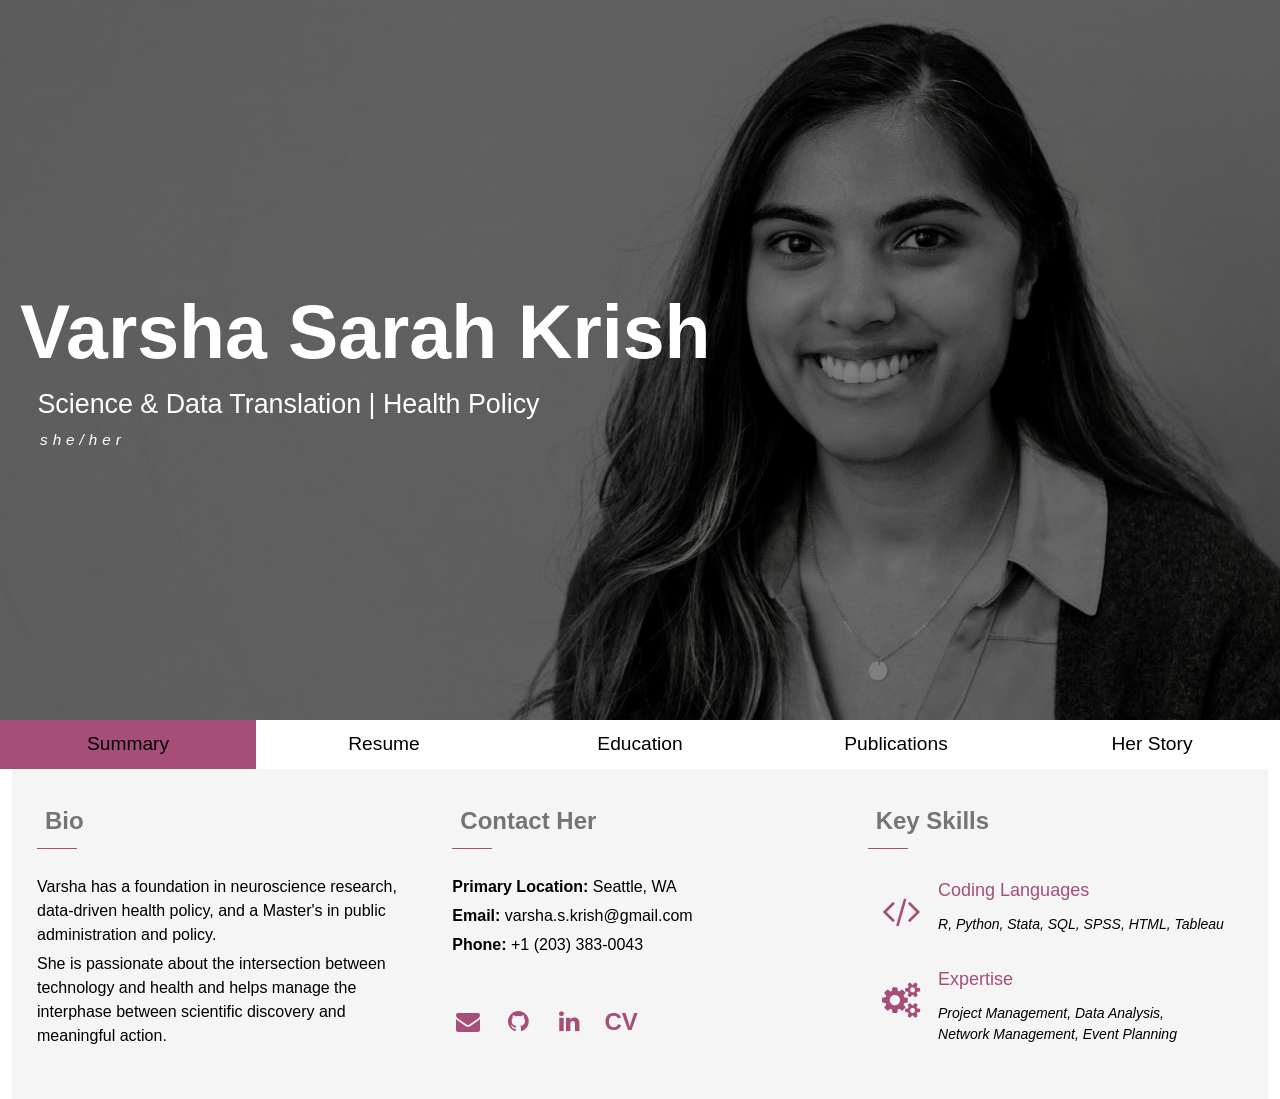
==== commit 564855be: "Mobile fixes" ====
--- a/index.html
+++ b/index.html
@@ -74,23 +74,18 @@
 
 <!-- Personal Info -->
 		<div id="Summary" class="tabcontent">
-			<div style="float: left; width: 33%;
-			padding-right: 20px;
-			padding-bottom: 50px;
-			padding-left:10px;
-			border-right: 1px solid #9C9C9C;">
+			<div class="about-box">
+
+				<div class="flex-about-left">
 				<h4 class="w3-text-grey w3-padding-small"><b>Bio</b></h4> 
 				<span class="line mb-5"></span>
 				<br>
 				 <h6>Varsha has a foundation in neuroscience research, data-driven health policy, and a Master's in public administration and policy.</h6> 
 				 <h6>She is passionate about the intersection between technology and health and helps manage the interphase between scientific discovery and meaningful action. </h6>
+				 <br>
 			 </div>
 
-			<div style="float: left; width: 33%;
-			padding-right: 20px;
-			padding-bottom: 50px;
-			padding-left:60px;
-			border-right: 1px solid #9C9C9C;">
+			<div class="flex-about-center">
 				<h4 class="w3-text-grey w3-padding-small"><b>Contact Her</b></h4> 
 				<span class="line mb-5"></span>
 				<br>
@@ -107,10 +102,7 @@
 		  	<br>
 		  </div>
 
-		  <div style="float: left; width: 33%;
-			padding-right: 10px;
-			padding-bottom: 50px;
-			padding-left:20px;">
+		  <div class="flex-about-right">
 				<h4 class="w3-text-grey w3-padding-small"><b>Key Skills</b></h4> 
 				<span class="line mb-5"></span>
 				<br>
@@ -141,7 +133,7 @@
 				  	<i>Network Management, Event Planning</i>
 				  </div>  
 				</div>
-        </div>
+       </div>
 
 		</div>
 
@@ -236,19 +228,13 @@
 		<div style="padding: 1% 2%; background-color: whitesmoke;" id="Her Story" class="tabcontent">
 		  <h4 class="w3-text-grey"><b>What is Varsha's story?</b></h4>
 		  <span class="line mb-5"></span>
-  			
-  			<div style="float: left; width: 40%;
-  			padding-top: 50px;
-				padding-right: 10px;
-				padding-bottom: 20px;
-				padding-left:30px;">
+  		
+  		<div class="about-box">
+  			<div class="flex-story-left">
 			<img src="personal/head_round.jpg" alt="fun_headshot" style="width:400px;height:400px;border-radius: 50%;" style="float:left">
 		</div>
 
-			<div style="float: left; width: 60%;
-			padding-right: 30px;
-			padding-bottom: 20px;
-			padding-left:10px;">
+			<div class="flex-story-right">
 		  <p>Varsha is deeply passionate about science translation and health policy. </p>
 		  <p>She earned her BA from Barnard College in Neuroscience and Behavior with a focus on cellular and molecular methods. Throughout her degree, she worked in an integrative neuroscience lab researching the effects of stress on neural development in mice models.</p>
 		  <p>She then moved from New York to Seattle to work at the Insitute for Health Metrics and Evaluation (IHME) as a data analyst on the Network Engagement Team where she served as a technical advisor for IHME's global network of collaborators to encourage the adoption of data-driven health policies.</p>
@@ -257,7 +243,6 @@
 		  <p>Varsha currently lives in North Seattle with her partner Mat and their cuddly, but anxious, cat Kudu. In her free time, she enjoys anime, acrylic pour painting, and exploring new restaurants and wine bars around Seattle.</p>
 		</div>
 
-  <!-- End Grid -->
   </div>
 
   <!-- End Page Container -->
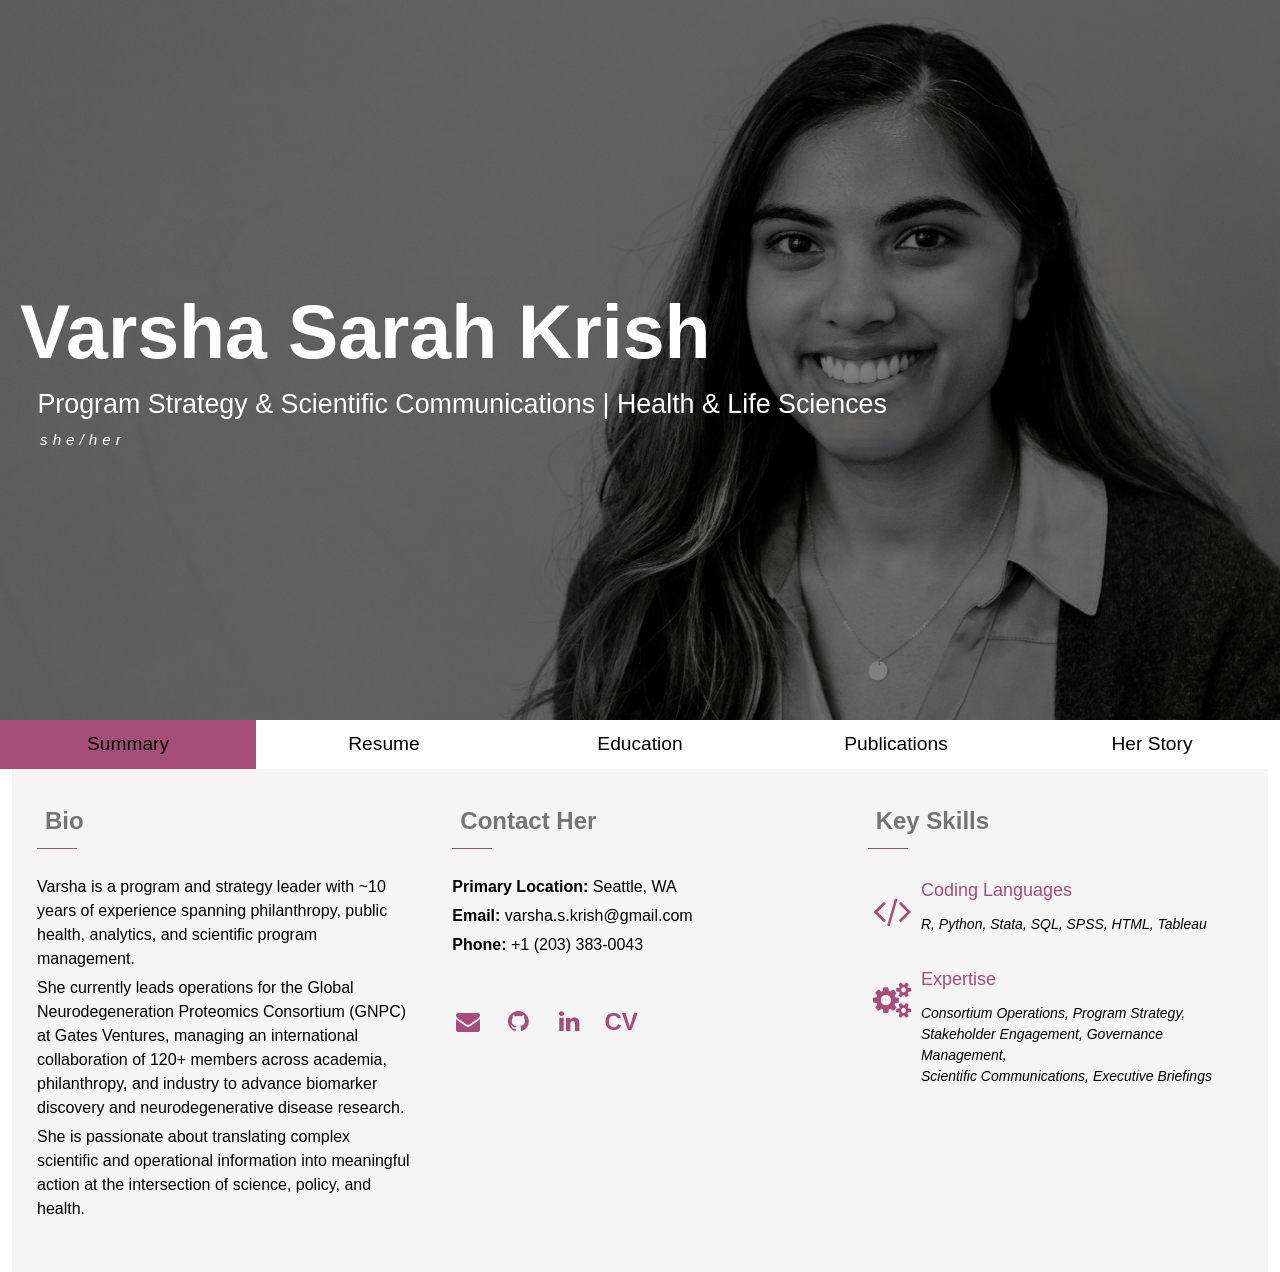
==== commit 1a74cc91: "adding wedding website" ====
--- a/index.html
+++ b/index.html
@@ -12,263 +12,235 @@
 </style>
 </head>
 <body style="background-color:whitesmoke;" class="w3-text-black">
-
-
 <!-- Page Header -- Image with Name -->
 <header class="header">
-	<div class="w3-container">
+  <div class="w3-container">
     <div class="header-content">
       <h1 class="header-title">Varsha Sarah Krish</h1>
-      <h6 class="header-subtitle">&nbsp;Science & Data Translation | Health Policy</h6>
-			<h6 class="header-mono"><i>she/her</i></h6>
-		</div>
-	</div>
+      <h6 class="header-subtitle">&nbsp;Program Strategy &amp; Scientific Communications | Health &amp; Life Sciences</h6>
+      <h6 class="header-mono"><i>she/her</i></h6>
+    </div>
+  </div>
 </header>
-	
-<!-- Sticky nav bar attempt
- <nav class="navbar sticky-top navbar-expand-lg navbar-light bg-white" data-spy="affix" data-offset-top="510">
-      <div class="container">
-          <button class="navbar-toggler ml-auto" type="button" data-toggle="collapse" data-target="#navbarSupportedContent" aria-controls="navbarSupportedContent" aria-expanded="false" aria-label="Toggle navigation">
-              <span class="navbar-toggler-icon"></span>
-          </button>
-          <div class="collapse mt-sm-20 navbar-collapse" id="navbarSupportedContent">
-              <ul class="navbar-nav mr-auto">
-                  <li class="nav-item">
-                      <a href="#home" class="nav-link">Personal Info</a>
-                  </li>
-                  <li class="nav-item">
-                      <a href="#experience" class="nav-link">Experience</a>
-                  </li>
-                  <li class="nav-item">
-                      <a href="#education" class="nav-link">Education</a>
-                  </li>
-              </ul>
-              <ul class="navbar-nav brand">
-                  <img src="personal/head_round.jpg" alt="" class="brand-img">
-                  <li class="brand-txt">
-                      <h5 class="brand-title">Varsha Krish</h5>
-                      <div class="brand-subtitle">Science Tranaslation & Policy</div>
-                  </li>
-              </ul>
-              <ul class="navbar-nav ml-auto">
-                  <li class="nav-item">
-                      <a href="#published" class="nav-link">Published Work</a>
-                  </li>
-                  <li class="nav-item">
-                      <a href="#aboutme" class="nav-link">About Me</a>
-                  </li>
-              </ul>
-          </div>
+
+<!-- Tab Bar -->
+<div class="tab">
+  <button class="tablink" onclick="openPage(event, 'Summary')" id="defaultOpen">Summary</button>
+  <button class="tablink" onclick="openPage(event, 'Resume')">Resume</button>
+  <button class="tablink" onclick="openPage(event, 'Education')">Education</button>
+  <button class="tablink" onclick="openPage(event, 'Publications')">Publications</button>
+  <button class="tablink" onclick="openPage(event, 'Her Story')">Her Story</button>
+</div>
+
+<!-- Personal Info -->
+<div id="Summary" class="tabcontent">
+  <div class="about-box">
+    <div class="flex-about-left">
+      <h4 class="w3-text-grey w3-padding-small"><b>Bio</b></h4>
+      <span class="line mb-5"></span>
+      <br>
+      <h6>Varsha is a program and strategy leader with ~10 years of experience spanning philanthropy, public health, analytics, and scientific program management.</h6>
+      <h6>She currently leads operations for the Global Neurodegeneration Proteomics Consortium (GNPC) at Gates Ventures, managing an international collaboration of 120+ members across academia, philanthropy, and industry to advance biomarker discovery and neurodegenerative disease research.</h6>
+      <h6>She is passionate about translating complex scientific and operational information into meaningful action at the intersection of science, policy, and health.</h6>
+      <br>
+    </div>
+    <div class="flex-about-center">
+      <h4 class="w3-text-grey w3-padding-small"><b>Contact Her</b></h4>
+      <span class="line mb-5"></span>
+      <br>
+      <h6><b>Primary Location:</b> Seattle, WA</h6>
+      <h6><b>Email:</b> varsha.s.krish@gmail.com</h6>
+      <h6><b>Phone:</b> +1 (203) 383-0043</h6>
+      <br>
+      <br>
+      <a style="text-decoration: none" href="mailto:varsha.s.krish@gmail.com" class="fa fa-envelope fa-fw w3-margin-right w3-xlarge w3-text-dark-pink"></a>
+      <a style="text-decoration: none" href="https://github.com/varshaskrish" class="fa fa-github fa-fw w3-margin-right w3-xlarge w3-text-dark-pink"></a>
+      <a style="text-decoration: none" href="https://www.linkedin.com/in/varsha-krish/" class="fa fa-linkedin fa-fw w3-margin-right w3-xlarge w3-text-dark-pink"></a>
+      <b><a style="text-decoration: none; font-size: 24px;" href="personal/VarshaKrishResume-20_detailed.pdf" class="icon w3-text-dark-pink" target="_blank" id="cv-link" title="Resume">CV</a></b>
+      <br>
+      <br>
+    </div>
+    <div class="flex-about-right">
+      <h4 class="w3-text-grey w3-padding-small"><b>Key Skills</b></h4>
+      <span class="line mb-5"></span>
+      <br>
+      <div class="skills-grid-container">
+        <div class="skills-grid-item sk-item1">
+          <br>
+          <i class="fa fa-code fa-fw w3-xxlarge w3-text-dark-pink"></i>
+        </div>
+        <div class="skills-grid-item sk-item2">
+          <h5 class="w3-text-dark-pink">Coding Languages</h5>
+        </div>
+        <div class="skills-grid-item sk-item3">
+          <i>R, Python, Stata, SQL, SPSS, HTML, Tableau</i>
+        </div>
+        <div class="skills-grid-item sk-item4">
+          <br>
+          <br>
+          <i class="fa fa-gears fa-fw w3-xxlarge w3-text-dark-pink"></i>
+        </div>
+        <div class="skills-grid-item sk-item5">
+          <br>
+          <h5 class="w3-text-dark-pink">Expertise</h5>
+        </div>
+        <div class="skills-grid-item sk-item6">
+          <i>Consortium Operations, Program Strategy,</i><br>
+          <i>Stakeholder Engagement, Governance Management,</i><br>
+          <i>Scientific Communications, Executive Briefings</i>
+        </div>
       </div>
-  </nav>
--->
-
-<!-- Tab Bar Attempt -->
-<div class="tab">
-		  <button class="tablink" onclick="openPage(event, 'Summary')" id="defaultOpen">Summary</button>
-		  <button class="tablink" onclick="openPage(event, 'Resume')">Resume</button>
-		  <button class="tablink" onclick="openPage(event, 'Education')">Education</button>
-		  <button class="tablink" onclick="openPage(event, 'Publications')">Publications</button>
-		  <button class="tablink" onclick="openPage(event, 'Her Story')">Her Story</button>
-	</div>
-
-<!-- Personal Info -->
-		<div id="Summary" class="tabcontent">
-			<div class="about-box">
-
-				<div class="flex-about-left">
-				<h4 class="w3-text-grey w3-padding-small"><b>Bio</b></h4> 
-				<span class="line mb-5"></span>
-				<br>
-				 <h6>Varsha has a foundation in neuroscience research, data-driven health policy, and a Master's in public administration and policy.</h6> 
-				 <h6>She is passionate about the intersection between technology and health and helps manage the interphase between scientific discovery and meaningful action. </h6>
-				 <br>
-			 </div>
-
-			<div class="flex-about-center">
-				<h4 class="w3-text-grey w3-padding-small"><b>Contact Her</b></h4> 
-				<span class="line mb-5"></span>
-				<br>
-				<h6><b>Primary Location:</b> Seattle, WA</h6>
-				<h6><b>Email:</b> varsha.s.krish@gmail.com</h6>
-				<h6><b>Phone:</b> +1 (203) 383-0043</h6>
-				<br>
-				<br>
-				<a style="text-decoration: none" href="mailto:varsha.s.krish@gmail.com" class="fa fa-envelope fa-fw w3-margin-right w3-xlarge w3-text-dark-pink"></a>
-		  	<a style="text-decoration: none" href="https://github.com/varshaskrish" class="fa fa-github fa-fw w3-margin-right w3-xlarge w3-text-dark-pink"></a>
-		  	<a style="text-decoration: none" href="https://www.linkedin.com/in/varsha-krish/" class="fa fa-linkedin fa-fw w3-margin-right w3-xlarge w3-text-dark-pink"></a>
-		  	<b><a style="text-decoration: none; font-size: 24px;" href="personal/VarshaKrishResume-18_detailed.pdf" class="icon w3-text-dark-pink" target="_blank" id="cv-link" title="Resume">CV</a></b>
-		  	<br>
-		  	<br>
-		  </div>
-
-		  <div class="flex-about-right">
-				<h4 class="w3-text-grey w3-padding-small"><b>Key Skills</b></h4> 
-				<span class="line mb-5"></span>
-				<br>
-
-				<div class="skills-grid-container">
-					<div class="skills-grid-item sk-item1">
-						<br>
-						<i class="fa fa-code fa-fw w3-xxlarge w3-text-dark-pink"></i>
-				  </div>
-				  <div class="skills-grid-item sk-item2">
-				  	<h5 class="w3-text-dark-pink">Coding Languages</h5>
-				  </div>
-				  <div class="skills-grid-item sk-item3">
-				  	<i>R, Python, Stata, SQL, SPSS, HTML, Tableau</i>
-				  </div>  
-
-					<div class="skills-grid-item sk-item4">
-						<br>
-						<br>
-						<i class="fa fa-gears fa-fw w3-xxlarge w3-text-dark-pink"></i>
-				  </div>
-				  <div class="skills-grid-item sk-item5">
-				  	<br>
-				  	<h5 class="w3-text-dark-pink">Expertise</h5>
-				  </div>
-				  <div class="skills-grid-item sk-item6">
-				  	<i>Project Management, Data Analysis,</i><br>
-				  	<i>Network Management, Event Planning</i>
-				  </div>  
-				</div>
-       </div>
-
-		</div>
-
-	</div>
-
-<!-- Work History Block -->				
-		<div style="padding: 1% 2%;" id="Resume" class="tabcontent">
-			<h4 class="w3-text-grey w3-padding-small"><b>Her Work Experiences</b></h4>
-			<span class="line mb-5"></span>
-			<br>
-		  <h5 class="w3-opacity"><b>Student Consultant | WA DOH</b></h5>
-          <h6><i class="fa fa-calendar fa-fw w3-margin-right"></i>Dec 2021 - June 2022</h6>
-          <p>As a member of a 4-person consulting team for the Washington State Department of Health (DOH), I co-produced a 92-page technical white paper on key health metrics and processes to establish Health Equity Zones in Washington State</p>
-          <hr>
-          <h5 class="w3-opacity"><b>Project Management Intern | King County PSB</b></h5>
-          <h6><i class="fa fa-calendar fa-fw w3-margin-right"></i>May 2021 - Oct 2021</h6>
-          <p>As a graduate intern in the King County office of Performance, Strategy, and Budgeting (PSB), I managed schedule development and community session management for Executive Priority projects including the 2021 Sheriff Transition and the County Jail Health Services Community Diversion Program.</p>
-          <p>Additionally, I attended a 7-week project management and risk management skills course covering strategies from Lean and Continuous Improvement management courses.</p> 
-          <hr>
-          <h5 class="w3-opacity"><b>Data Analyst, Engagement | IHME</b></h5>
-          <h6><i class="fa fa-calendar fa-fw w3-margin-right"></i>Jan 2018 - July 2020</h6>
-          <p>I provided custom analysis of Institute for Health Metrics and Evaluation (IHME) health data to members of our engagment network and spearhead process-reviews and -improvements using data.</p> 
-  		  	<p>I organized the first staff retreat for the Network Engagement Team to manage organizational changes and refine KPI/AQL reporting metrics, led meetings, collaborated with peers, liaised with stakeholders and reported to leadership.</p>
-          <p> I volunteered as an institutional code tutor for R language and was awarded the 2019 Community Builder institutional award </p>
-          <hr>
-          <h5 class="w3-opacity"><b>Research Assistant | NYSPI</b></h5>
-          <h6><i class="fa fa-calendar fa-fw w3-margin-right"></i>Jan 2014 - May 2017</h6>
-          <p>As a research assisstant at the New York State Psychiatric Institute, I conducted research to determine whether stress during different points of development affects the brain’s ability to recover in mouse models. Completed published undergraduate honors thesis research project.</p> <br>
-		</div>
+    </div>
+  </div>
+</div>
+
+<!-- Work History Block -->
+<div style="padding: 1% 2%;" id="Resume" class="tabcontent">
+  <h4 class="w3-text-grey w3-padding-small"><b>Her Work Experiences</b></h4>
+  <span class="line mb-5"></span>
+  <br>
+
+  <!-- Gates Ventures — NEW -->
+  <h5 class="w3-opacity"><b>Manager, Disease Mechanisms &amp; Therapeutics | Gates Ventures Health and Life Sciences</b></h5>
+  <h6><i class="fa fa-calendar fa-fw w3-margin-right"></i>Mar 2023 – Present</h6>
+  <p>Varsha leads operations and program management for the Global Neurodegeneration Proteomics Consortium (GNPC), an international collaboration advancing biomarker discovery and research across neurodegenerative diseases.</p>
+  <ul>
+    <li>Serves as lead operations manager overseeing strategy execution across 30+ international organizations and 120+ members spanning academia, philanthropy, and industry.</li>
+    <li>Manages relationships, funding coordination, and operational activities for a $14M collaborative initiative (GNPC vMP), building on the successful $7M original consortium phase.</li>
+    <li>Leads monthly steering committee meetings facilitating governance, decision-making, and strategic alignment across stakeholders.</li>
+    <li>Directs cross-functional program management including milestone tracking, partner communications, and execution of complex scientific initiatives.</li>
+    <li>Coordinated publication planning and launch for a Nature Medicine GNPC Special Collection (2025).</li>
+    <li>Led planning and execution of a corporate-sponsored GNPC symposium at AD/PD 2025 and a Featured Research Session at AAIC 2025.</li>
+    <li>Creates executive briefings and synthesizes scientific and operational information into strategic materials for leadership.</li>
+  </ul>
+  <hr>
+
+  <h5 class="w3-opacity"><b>Student Consultant | WA DOH</b></h5>
+  <h6><i class="fa fa-calendar fa-fw w3-margin-right"></i>Dec 2021 - June 2022</h6>
+  <p>As a member of a 4-person consulting team for the Washington State Department of Health (DOH), I co-produced a 92-page technical white paper on key health metrics and processes to establish Health Equity Zones in Washington State.</p>
+  <hr>
+
+  <h5 class="w3-opacity"><b>Project Management Intern | King County PSB</b></h5>
+  <h6><i class="fa fa-calendar fa-fw w3-margin-right"></i>May 2021 - Oct 2021</h6>
+  <p>As a graduate intern in the King County office of Performance, Strategy, and Budgeting (PSB), I managed schedule development and community session management for Executive Priority projects including the 2021 Sheriff Transition and the County Jail Health Services Community Diversion Program.</p>
+  <p>Additionally, I attended a 7-week project management and risk management skills course covering strategies from Lean and Continuous Improvement management courses.</p>
+  <hr>
+
+  <h5 class="w3-opacity"><b>Data Analyst, Engagement | IHME</b></h5>
+  <h6><i class="fa fa-calendar fa-fw w3-margin-right"></i>Jan 2018 - July 2020</h6>
+  <p>I provided custom analysis of Institute for Health Metrics and Evaluation (IHME) health data to members of our engagement network and spearheaded process reviews and improvements using data.</p>
+  <p>I organized the first staff retreat for the Network Engagement Team to manage organizational changes and refine KPI/AQL reporting metrics, led meetings, collaborated with peers, liaised with stakeholders, and reported to leadership.</p>
+  <p>I volunteered as an institutional code tutor for R language and was awarded the 2019 Community Builder institutional award.</p>
+  <hr>
+
+  <h5 class="w3-opacity"><b>Research Assistant | NYSPI</b></h5>
+  <h6><i class="fa fa-calendar fa-fw w3-margin-right"></i>Jan 2014 - May 2017</h6>
+  <p>As a research assistant at the New York State Psychiatric Institute, I conducted research to determine whether stress during different points of development affects the brain's ability to recover in mouse models. Completed published undergraduate honors thesis research project.</p>
+  <br>
+</div>
 
 <!-- Education History Block -->
-		<div style="padding: 1% 2%;" id="Education" class="tabcontent">
-			<h4 class="w3-text-grey"><b><i>Almae Materes</i></b></h4>
-			<span class="line mb-5"></span>
-			<br>
-			<h5 class="w3-text-grey"><b>Master's Degree</b></h5>
-
-   		  <h6 class="w3-text-deep-purple"> 
-	      <img src="personal/uw_seal.png" alt="UW Evans Seal" style="width:50px;height:50px;" style="float:left">
-	      &nbsp;&nbsp; Evans School of Public Policy & Governance</h6>
-	      <p><i class="w3-text-grey"></i><i class="fa fa-calendar fa-fw w3-margin-right"></i>Oct 2020 - June 2022 &nbsp;&nbsp;&nbsp;&nbsp;&nbsp; 
-	      	<i class="fa fa-location-arrow fa-fw w3-margin-right"></i>Seattle, WA</p>
-	      <p>The University of Washington | Master's of Public Administration (MPA)</p>
-	      <p><i>Concentration: Leadership & Decision Making</i></p>
-	      <hr>
-				
-				<h5 class="w3-text-grey"><b>Bachelor's Degree</b></h5>
-	      <h6 class="w3-text-indigo">
-	      <img src="personal/barnard_seal.svg" alt="UW Evans Seal" style="width:50px;height:50px;" style="float:left">
-	      &nbsp;&nbsp; Barnard College</h6>
-	      <p><i class="w3-text-grey"></i><i class="fa fa-calendar fa-fw w3-margin-right"></i>Sept 2013 - May 2015 &nbsp;&nbsp;&nbsp;&nbsp;&nbsp;
-	      	<i class="fa fa-location-arrow fa-fw w3-margin-right"></i>New York, NY</p>
-	      <p>Columbia University | Bachelors of Arts (BA)</p>
-	      <p><i>Major: Neuroscience & Behavior -- Cellular Molecular Methods</i></p>
-	      <hr>
-
-	      <h5 class="w3-text-grey"><b>High School Degree</b></h5>
-	      <h6 class="w3-text-red">
-	      <img src="personal/hopkins_seal.jpeg" alt="UW Evans Seal" style="width:50px;height:50px;" style="float:left">
-	      &nbsp;&nbsp; Hopkins School</h6>
-	      <p><i class="w3-text-grey"></i><i class="fa fa-calendar fa-fw w3-margin-right"></i>Class of 2013 &nbsp;&nbsp;&nbsp;&nbsp;&nbsp; 
-	      	<i class="fa fa-location-arrow fa-fw w3-margin-right"></i>New Haven, CT</p>
-	      <p>High School</p><br>
-  		</div>	
+<div style="padding: 1% 2%;" id="Education" class="tabcontent">
+  <h4 class="w3-text-grey"><b><i>Almae Materes</i></b></h4>
+  <span class="line mb-5"></span>
+  <br>
+  <h5 class="w3-text-grey"><b>Master's Degree</b></h5>
+  <h6 class="w3-text-deep-purple">
+    <img src="personal/uw_seal.png" alt="UW Evans Seal" style="width:50px;height:50px;" style="float:left">
+    &nbsp;&nbsp; Evans School of Public Policy &amp; Governance</h6>
+  <p><i class="w3-text-grey"></i><i class="fa fa-calendar fa-fw w3-margin-right"></i>Oct 2020 - June 2022 &nbsp;&nbsp;&nbsp;&nbsp;&nbsp;
+    <i class="fa fa-location-arrow fa-fw w3-margin-right"></i>Seattle, WA</p>
+  <p>The University of Washington | Master's of Public Administration (MPA)</p>
+  <p><i>Concentration: Leadership &amp; Decision Making</i></p>
+  <hr>
+  <h5 class="w3-text-grey"><b>Bachelor's Degree</b></h5>
+  <h6 class="w3-text-indigo">
+    <img src="personal/barnard_seal.svg" alt="Barnard Seal" style="width:50px;height:50px;" style="float:left">
+    &nbsp;&nbsp; Barnard College</h6>
+  <p><i class="w3-text-grey"></i><i class="fa fa-calendar fa-fw w3-margin-right"></i>Sept 2013 - May 2017 &nbsp;&nbsp;&nbsp;&nbsp;&nbsp;
+    <i class="fa fa-location-arrow fa-fw w3-margin-right"></i>New York, NY</p>
+  <p>Columbia University | Bachelors of Arts (BA)</p>
+  <p><i>Major: Neuroscience &amp; Behavior -- Cellular Molecular Methods</i></p>
+  <hr>
+  <h5 class="w3-text-grey"><b>High School Degree</b></h5>
+  <h6 class="w3-text-red">
+    <img src="personal/hopkins_seal.jpeg" alt="Hopkins Seal" style="width:50px;height:50px;" style="float:left">
+    &nbsp;&nbsp; Hopkins School</h6>
+  <p><i class="w3-text-grey"></i><i class="fa fa-calendar fa-fw w3-margin-right"></i>Class of 2013 &nbsp;&nbsp;&nbsp;&nbsp;&nbsp;
+    <i class="fa fa-location-arrow fa-fw w3-margin-right"></i>New Haven, CT</p>
+  <p>High School</p><br>
+</div>
 
 <!-- Published Work Bibliography -->
-		<div style="padding: 1% 2%;" id="Publications" class="tabcontent">
-		  <h4 class="w3-text-grey"><b>Peer-Reviewed Publications</b></h4>
-		  <span class="line mb-5"></span>
-		  <br>
-		  <p>-	Youssef M., <mark>Krish VS.</mark>, Kirshenbaum GS., Atsak P., Lass TJ., Lieberman SR., Leonardo ED., and Dranovsky A. “Ablation of proliferating neural stem cells during early life is sufficient to reduce adult hippocampal neurogenesis.” Hippocampus 28.8 (2018): 586-601</p>
-		  <p>-	Mokdad AH., Mensah GA., <mark>Krish VS.</mark>, Glenn SD., Miller-Petrie MK., Lopez AD., and Murray CJL. “Global, Regional, National, and Subnational Big Data to Inform Health Equity Research: Perspectives from the Global Burden of Disease Study 2017.” Ethn Dis 29.Supp1 (2019) 159-172</p>
-		  <p>-	Achoki T., Miller-Petrie MK., Glenn SD., <mark>[et al, including Krish, VS]</mark> “Health disparities across the counties of Kenya and implications for policy makers, 1990-2016: a systematic analysis for the Global Burden of Disease Study 2016.” Lancet Glob Health 7.1 (2019) e81-e95</p>
-		  <p>-	Soriano JB., Rojas-Rueda D., Alonso J., <mark>[et al, including Krish, VS]</mark> “The burden of disease in Spain: Results from the Global Burden of Disease 2016.” Med Clin (Barc) 151.5 (2018): 171-190</p>
-		  <p>-	India State-Level Disease Burden Initiative Air Pollution Collaborators. “The impact of air pollution on deaths, disease burden, and life expectancy across the states of India: the Global Burden of Disease Study 2017.” Lancet Planet Health 3.1 (2019) e26-e39</p>
-		  <p>-	India State-Level Disease Burden Initiative Malnutrition Collaborators. “The burden of child and maternal malnutrition and trends in its indicators in the states of India: the Global Burden of Disease Study 1990-2017.” Lancet Child Adolesc Health ePub ahead of print. doi: 10.1016/S2352-4642(19)30273-1</p>
-		  <p>-	Zhou M., Wang H., <mark>[et al, including Krish, VS]</mark> “Mortality, morbidity, and risk factors in China and its provinces, 1990-2017: a systematic analysis for the Global Burden of Disease Study 2017.” Lancet 394.10204 (2019) 1145-1158</p>
-		  <p>-	Naghavi M., and Global Burden of Disease Self-Harm Collaborators. “Global, regional, and national burden of suicide mortality 1990 to 2016: systematic analysis for the Global Burden of Disease Study 2016.” BMJ 364.194 (2019)</p>
-		  <p>-	India State-Level Disease Burden Initiative Mental Disorders Collaborators. “The burden of mental disorders across the states of India: the Global Burden of Disease Study 1990–2017” The Lancet Psychiatry 7.2 (2019) 148-161</p>
-		  <p>-	El Bcheraoui C,. Mimche H., Miangotar Y., <mark>[et al including Krish, VS]</mark> “Burden of disease in francophone Africa, 1990–2017: a systematic analysis for the Global Burden of Disease Study 2017” Lancet Glob Health 8.3 (2020) e341-351</p>
-		  <p>-	GBD 2017 Saudi Arabia Collaborators. “The burden of disease in Saudi Arabia 1990–2017: results from the Global Burden of Disease Study 2017” Lancet Planet Health 4.5 (2020) e195-e208</p>
-		  <p>-	India State-Level Disease Burden Initiative Child Mortality Collaborators. “Subnational mapping of under-5 and neonatal mortality trends in India: the Global Burden of Disease Study 2000–17” Lancet 395.10237 (2020) 1640-1658</p>
-		  <hr>
-		  <h4 class="w3-text-grey"><b>Other Published Work:</b></h4> 
-		  <span class="line mb-5"></span>
-		  <br>
-		  <p> -	Bathke, K., Brumbaugh, M., Coleman H., & <mark>Krish, V</mark> (2022). Health Equity Zones: A Washington State Department of Health Initiative [White paper].</p>
-		  <p>- Krish, V. S. (2020, Jan 17) <a class="highlight" target="_blank" href="https://www.thinkglobalhealth.org/article/united-states-has-mommy-issues/">The United States Has Mommy Issues</a></p>
-		</div>
+<div style="padding: 1% 2%;" id="Publications" class="tabcontent">
+  <h4 class="w3-text-grey"><b>Peer-Reviewed Publications</b></h4>
+  <span class="line mb-5"></span>
+  <p><i>Full list available at <a class="highlight" target="_blank" href="https://scholar.google.com/citations?user=EKNfg7QAAAAJ&hl=en&oi=ao">Google Scholar</a></i></p>
+  <br>
+
+  <!-- 2025 publications — NEW -->
+  <p>- Imam F. et al., including <mark>Krish VS</mark>. "The Global Neurodegeneration Proteomics Consortium: biomarker and drug target discovery for common neurodegenerative diseases and aging." <i>Nature Medicine</i> (2025).</p>
+  <p>- Shvetcov A. et al., including <mark>Krish VS</mark>. "APOE ε4 carriers share immune-related proteomic changes across neurodegenerative diseases." <i>Nature Medicine</i> (2025).</p>
+  <p>- Ali M. et al., including <mark>Krish VS</mark>. "Shared and disease-specific pathways in frontotemporal dementia syndromes." <i>Nature Medicine</i> (2025).</p>
+
+  <!-- Existing publications -->
+  <p>- Youssef M., <mark>Krish VS.</mark>, Kirshenbaum GS., Atsak P., Lass TJ., Lieberman SR., Leonardo ED., and Dranovsky A. "Ablation of proliferating neural stem cells during early life is sufficient to reduce adult hippocampal neurogenesis." Hippocampus 28.8 (2018): 586-601</p>
+  <p>- Mokdad AH., Mensah GA., <mark>Krish VS.</mark>, Glenn SD., Miller-Petrie MK., Lopez AD., and Murray CJL. "Global, Regional, National, and Subnational Big Data to Inform Health Equity Research: Perspectives from the Global Burden of Disease Study 2017." Ethn Dis 29.Supp1 (2019) 159-172</p>
+  <p>- Achoki T., Miller-Petrie MK., Glenn SD., <mark>[et al, including Krish, VS]</mark> "Health disparities across the counties of Kenya and implications for policy makers, 1990-2016: a systematic analysis for the Global Burden of Disease Study 2016." Lancet Glob Health 7.1 (2019) e81-e95</p>
+  <p>- Soriano JB., Rojas-Rueda D., Alonso J., <mark>[et al, including Krish, VS]</mark> "The burden of disease in Spain: Results from the Global Burden of Disease 2016." Med Clin (Barc) 151.5 (2018): 171-190</p>
+  <p>- India State-Level Disease Burden Initiative Air Pollution Collaborators. "The impact of air pollution on deaths, disease burden, and life expectancy across the states of India: the Global Burden of Disease Study 2017." Lancet Planet Health 3.1 (2019) e26-e39</p>
+  <p>- India State-Level Disease Burden Initiative Malnutrition Collaborators. "The burden of child and maternal malnutrition and trends in its indicators in the states of India: the Global Burden of Disease Study 1990-2017." Lancet Child Adolesc Health ePub ahead of print. doi: 10.1016/S2352-4642(19)30273-1</p>
+  <p>- Zhou M., Wang H., <mark>[et al, including Krish, VS]</mark> "Mortality, morbidity, and risk factors in China and its provinces, 1990-2017: a systematic analysis for the Global Burden of Disease Study 2017." Lancet 394.10204 (2019) 1145-1158</p>
+  <p>- Naghavi M., and Global Burden of Disease Self-Harm Collaborators. "Global, regional, and national burden of suicide mortality 1990 to 2016: systematic analysis for the Global Burden of Disease Study 2016." BMJ 364.194 (2019)</p>
+  <p>- India State-Level Disease Burden Initiative Mental Disorders Collaborators. "The burden of mental disorders across the states of India: the Global Burden of Disease Study 1990–2017" The Lancet Psychiatry 7.2 (2019) 148-161</p>
+  <p>- El Bcheraoui C,. Mimche H., Miangotar Y., <mark>[et al including Krish, VS]</mark> "Burden of disease in francophone Africa, 1990–2017: a systematic analysis for the Global Burden of Disease Study 2017" Lancet Glob Health 8.3 (2020) e341-351</p>
+  <p>- GBD 2017 Saudi Arabia Collaborators. "The burden of disease in Saudi Arabia 1990–2017: results from the Global Burden of Disease Study 2017" Lancet Planet Health 4.5 (2020) e195-e208</p>
+  <p>- India State-Level Disease Burden Initiative Child Mortality Collaborators. "Subnational mapping of under-5 and neonatal mortality trends in India: the Global Burden of Disease Study 2000–17" Lancet 395.10237 (2020) 1640-1658</p>
+  <hr>
+
+  <h4 class="w3-text-grey"><b>Other Published Work:</b></h4>
+  <span class="line mb-5"></span>
+  <br>
+  <p>- Bathke, K., Brumbaugh, M., Coleman H., &amp; <mark>Krish, V</mark> (2022). Health Equity Zones: A Washington State Department of Health Initiative [White paper].</p>
+  <p>- Krish, V. S. (2020, Jan 17) <a class="highlight" target="_blank" href="https://www.thinkglobalhealth.org/article/united-states-has-mommy-issues/">The United States Has Mommy Issues</a></p>
+</div>
 
 <!-- More about me -->
-		<div style="padding: 1% 2%; background-color: whitesmoke;" id="Her Story" class="tabcontent">
-		  <h4 class="w3-text-grey"><b>What is Varsha's story?</b></h4>
-		  <span class="line mb-5"></span>
-  		
-  		<div class="about-box">
-  			<div class="flex-story-left">
-			<img src="personal/head_round.jpg" alt="fun_headshot" style="width:400px;height:400px;border-radius: 50%;" style="float:left">
-		</div>
-
-			<div class="flex-story-right">
-		  <p>Varsha is deeply passionate about science translation and health policy. </p>
-		  <p>She earned her BA from Barnard College in Neuroscience and Behavior with a focus on cellular and molecular methods. Throughout her degree, she worked in an integrative neuroscience lab researching the effects of stress on neural development in mice models.</p>
-		  <p>She then moved from New York to Seattle to work at the Insitute for Health Metrics and Evaluation (IHME) as a data analyst on the Network Engagement Team where she served as a technical advisor for IHME's global network of collaborators to encourage the adoption of data-driven health policies.</p>
-		  <p>This prompted her to pursue her Master's in Public Administration from the Evans School at the University of Washington where she focused on decision-making and social enterprises. While in school she worked with the Project Management Team at King County helping guide a number of executive priorities forward. She put her new education and experience into practice at the Washington State Department of Health while working on the Health Equity Zone Initiative. </p>
-		  <p>Throughout all her experiences Varsha has shown a commitment to fostering the community she's in. At IHME she was awarded the 2019 Community Builder of the Year award, and at the Evans School, she served as a board chair for the Network of Womxn, Evans People of Color, and Race and Equity Summit Committee. </p>
-		  <p>Varsha currently lives in North Seattle with her partner Mat and their cuddly, but anxious, cat Kudu. In her free time, she enjoys anime, acrylic pour painting, and exploring new restaurants and wine bars around Seattle.</p>
-		</div>
-
+<div style="padding: 1% 2%; background-color: whitesmoke;" id="Her Story" class="tabcontent">
+  <h4 class="w3-text-grey"><b>What is Varsha's story?</b></h4>
+  <span class="line mb-5"></span>
+  <div class="about-box">
+    <div class="flex-story-left">
+      <img src="personal/head_round.jpg" alt="fun_headshot" style="width:400px;height:400px;border-radius: 50%;" style="float:left">
+    </div>
+    <div class="flex-story-right">
+      <p>Varsha is deeply passionate about science translation and health policy.</p>
+      <p>She earned her BA from Barnard College in Neuroscience and Behavior with a focus on cellular and molecular methods. Throughout her degree, she worked in an integrative neuroscience lab researching the effects of stress on neural development in mice models.</p>
+      <p>She then moved from New York to Seattle to work at the Institute for Health Metrics and Evaluation (IHME) as a data analyst on the Network Engagement Team, where she served as a technical advisor for IHME's global network of collaborators to encourage the adoption of data-driven health policies.</p>
+      <p>This prompted her to pursue her Master's in Public Administration from the Evans School at the University of Washington where she focused on decision-making and social enterprises. While in school she worked with the Project Management Team at King County helping guide a number of executive priorities forward, and put her education into practice at the Washington State Department of Health while working on the Health Equity Zone Initiative.</p>
+      <p>Since 2023, Varsha has been a Manager at Gates Ventures Health and Life Sciences, where she leads operations for the Global Neurodegeneration Proteomics Consortium (GNPC) — an international initiative spanning 120+ members across academia, philanthropy, and industry working to advance biomarker discovery for neurodegenerative diseases. Her work has supported multiple publications in <i>Nature Medicine</i> and marquee conference events at AD/PD 2025 and AAIC 2025.</p>
+      <p>Throughout all her experiences Varsha has shown a commitment to fostering the community she's in. At IHME she was awarded the 2019 Community Builder of the Year award, and at the Evans School, she served as board chair for the Network of Womxn, Evans People of Color, and the Race and Equity Summit Committee.</p>
+      <p>Varsha currently lives in Seattle with her partner Mat and their cuddly, but anxious, cat Kudu. In her free time, she enjoys anime, acrylic pour painting, and exploring new restaurants and wine bars around Seattle.</p>
+    </div>
   </div>
-
-  <!-- End Page Container -->
 </div>
 
 </body>
-
-
-		<script>
-		function openPage(evt, cityName) {
-		  var i, tabcontent, tablink;
-		  tabcontent = document.getElementsByClassName("tabcontent");
-		  for (i = 0; i < tabcontent.length; i++) {
-		    tabcontent[i].style.display = "none";
-		  }
-		  tablink = document.getElementsByClassName("tablink");
-		  for (i = 0; i < tablink.length; i++) {
-		    tablink[i].className = tablink[i].className.replace(" active", "");
-		  }
-		  document.getElementById(cityName).style.display = "block";
-		  evt.currentTarget.className += " active";
-		}
-
-		// Get the element with id="defaultOpen" and click on it
-		document.getElementById("defaultOpen").click();
-		</script>
-
-
-</html>+<script>
+function openPage(evt, cityName) {
+  var i, tabcontent, tablink;
+  tabcontent = document.getElementsByClassName("tabcontent");
+  for (i = 0; i < tabcontent.length; i++) {
+    tabcontent[i].style.display = "none";
+  }
+  tablink = document.getElementsByClassName("tablink");
+  for (i = 0; i < tablink.length; i++) {
+    tablink[i].className = tablink[i].className.replace(" active", "");
+  }
+  document.getElementById(cityName).style.display = "block";
+  evt.currentTarget.className += " active";
+}
+
+document.getElementById("defaultOpen").click();
+</script>
+</html>
